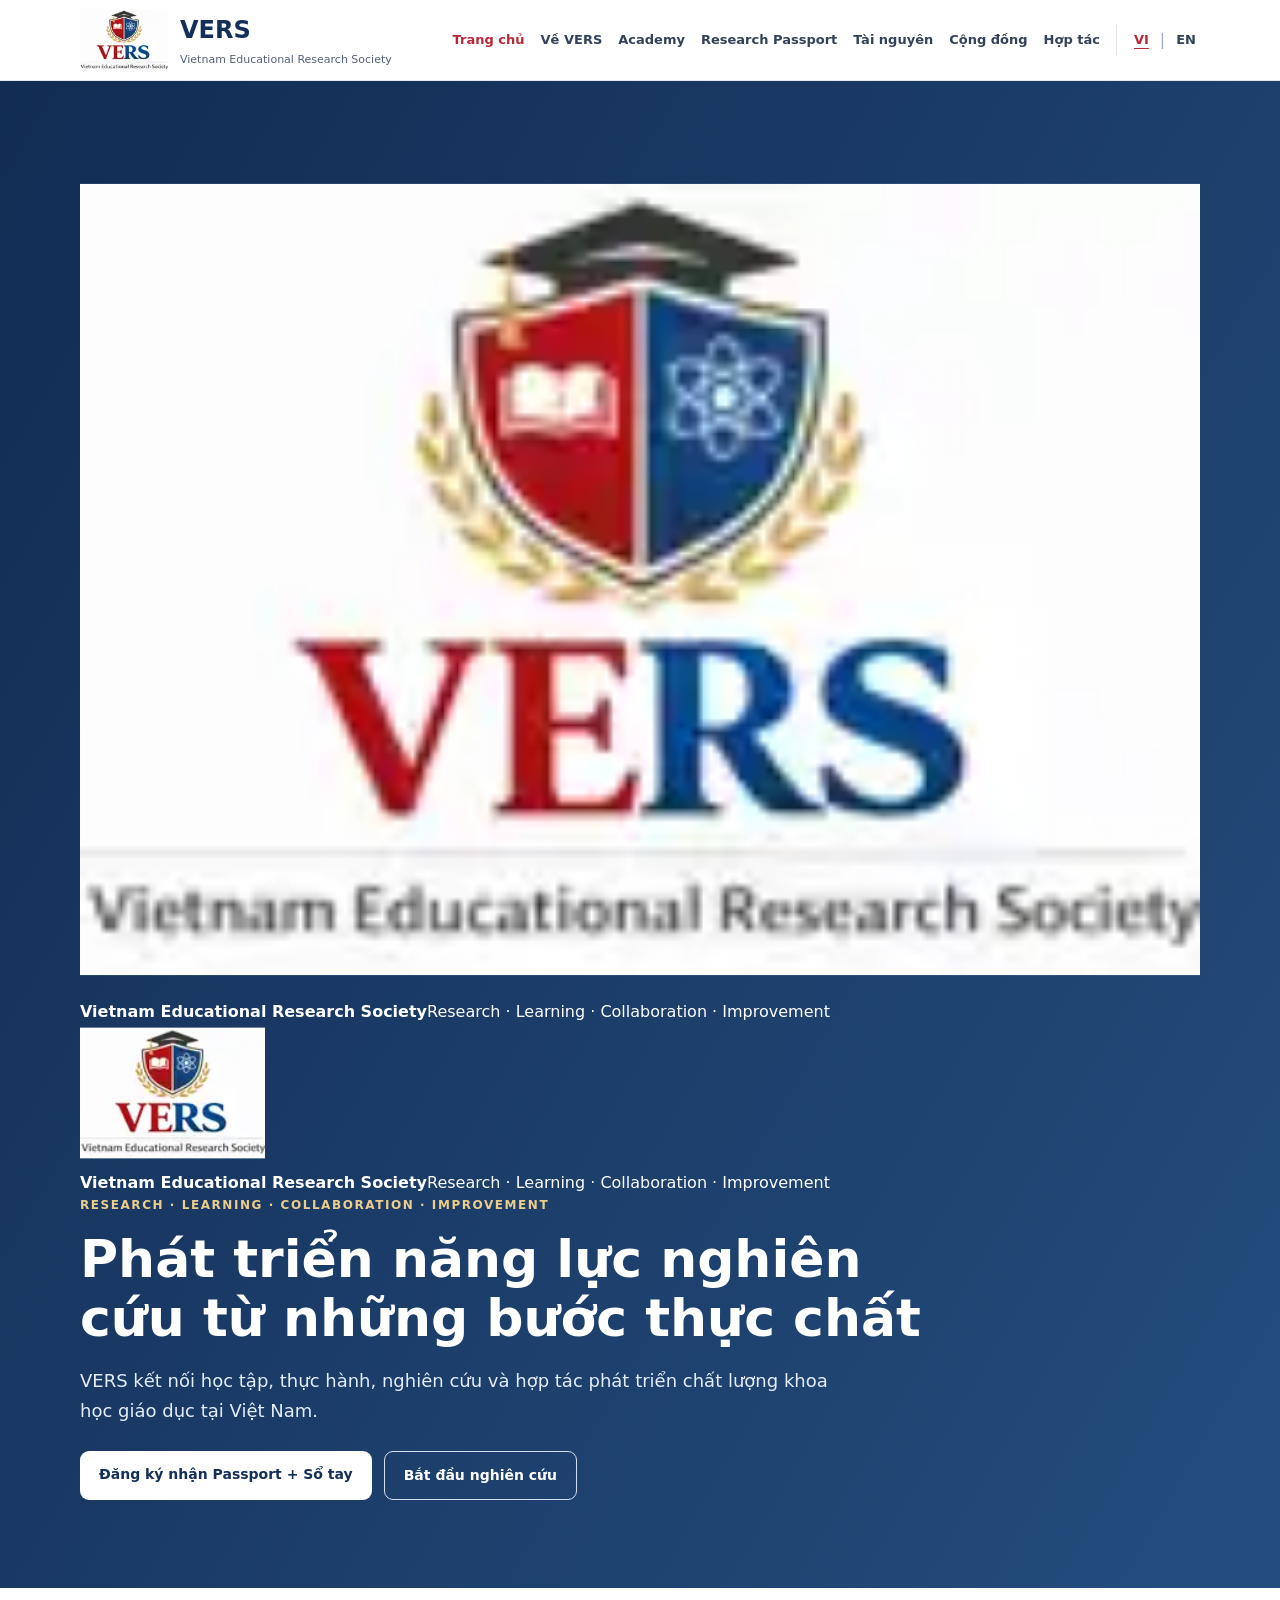
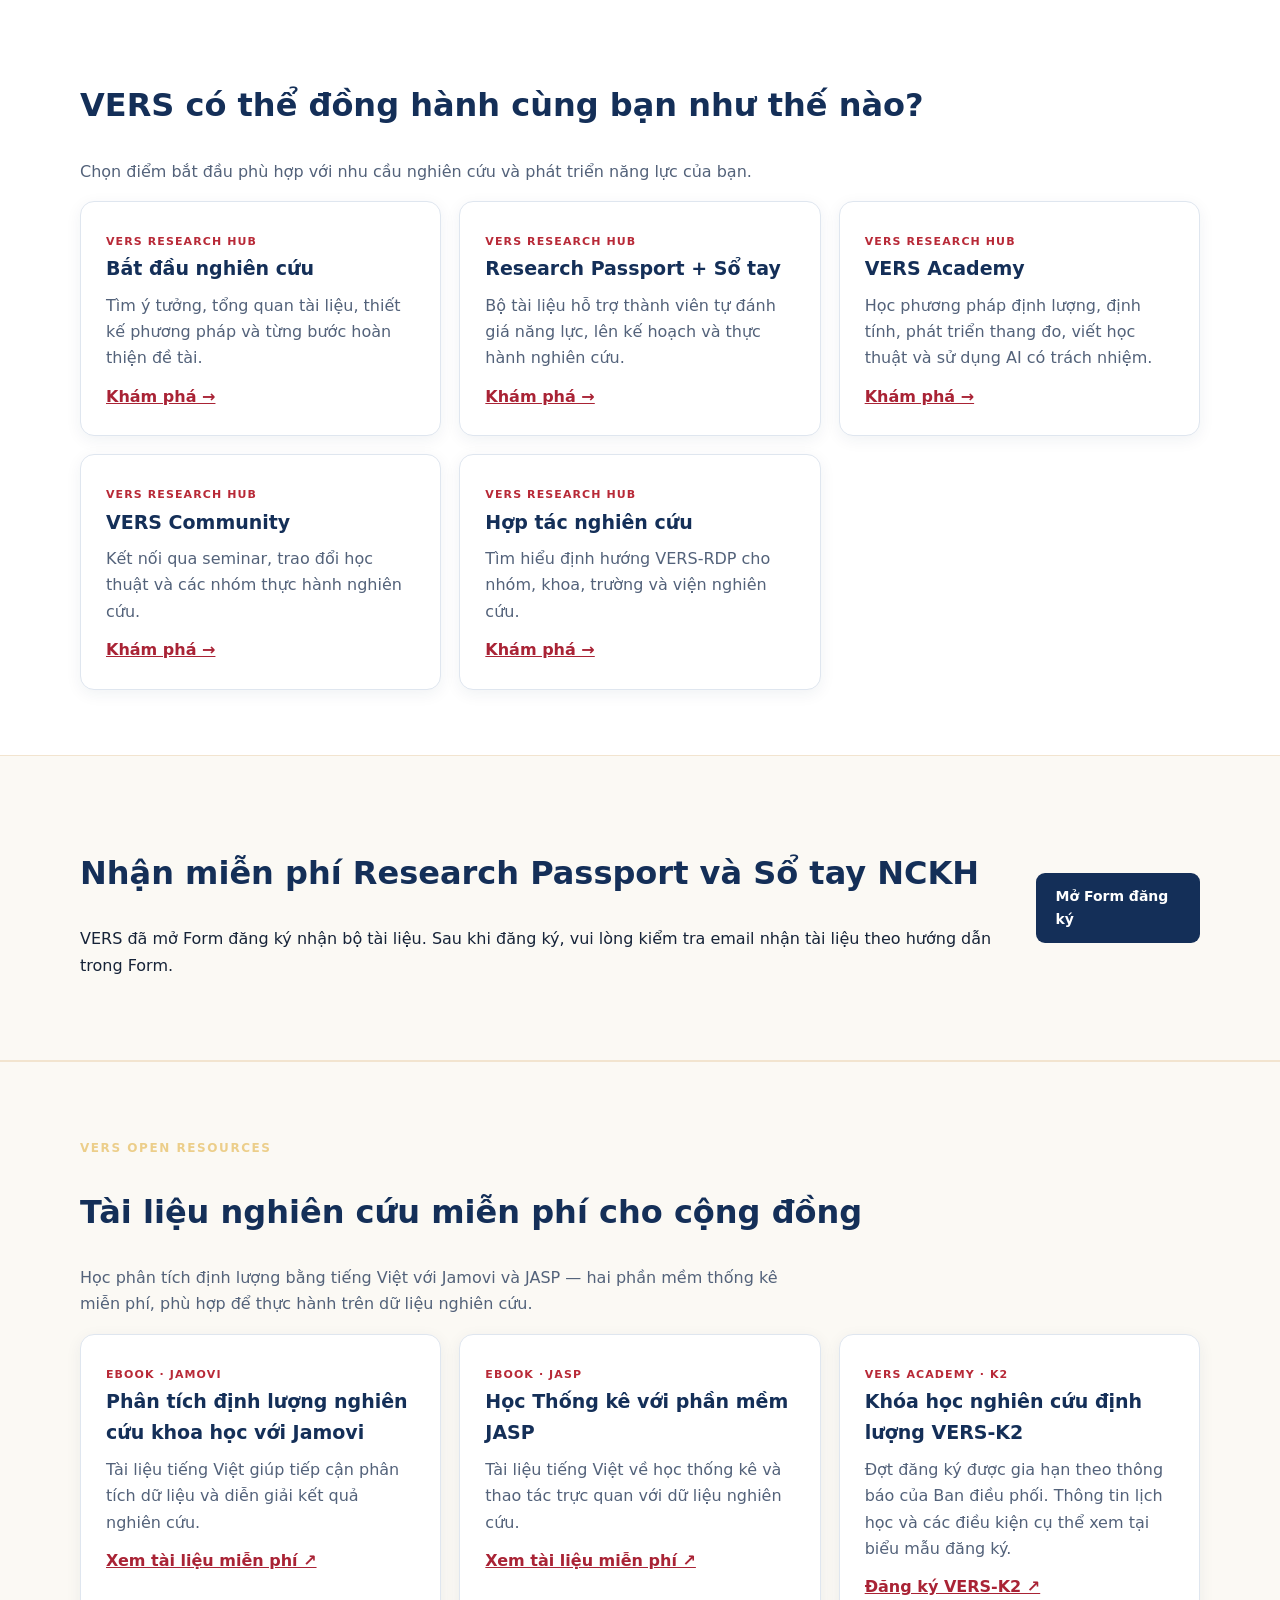
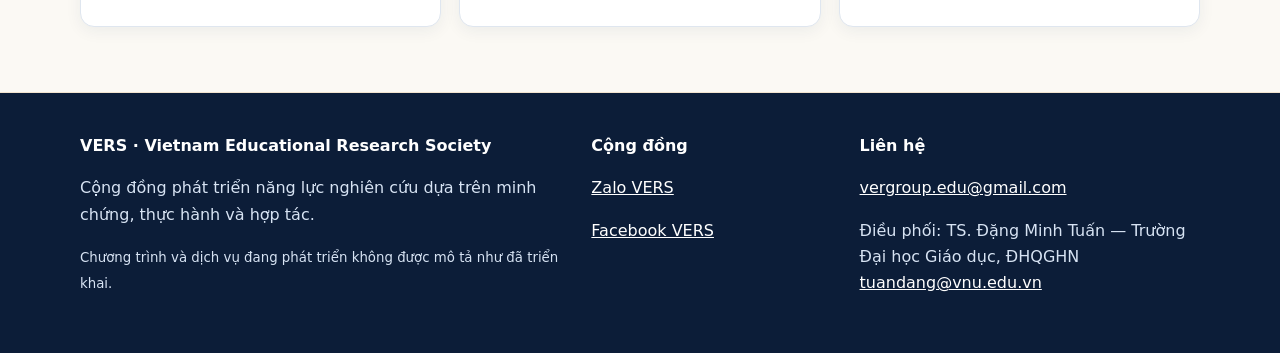
==== index.html @ 40bc86b2 "VERS v1.3 replace placeholder with official logo" ====
<!doctype html><html lang="vi"><head><meta charset="utf-8"><meta name="viewport" content="width=device-width,initial-scale=1"><meta name="description" content="VERS kết nối học tập, thực hành, nghiên cứu và hợp tác phát triển chất lượng khoa học giáo dục tại Việt Nam."><meta name="theme-color" content="#142f58"><link rel="alternate" hreflang="vi" href="https://diavn.github.io/VERS/"><link rel="alternate" hreflang="en" href="https://diavn.github.io/VERS/en/"><title>Phát triển năng lực nghiên cứu từ những bước thực chất | VERS</title><link rel="stylesheet" href="./assets/style.css"><script defer src="./assets/site.js"></script></head><body><a class="skip" href="#content">Chuyển đến nội dung</a><header class="header"><div class="container nav-inner"><a class="brand" href="./"><img class="vers-official-logo" src="./assets/vers-official-logo.svg" alt="Official VERS logo" width="88" height="65"><span><strong>VERS</strong><small>Vietnam Educational Research Society</small></span></a><button type="button" class="menu-toggle" aria-expanded="false" aria-controls="main-menu">☰ Menu</button><nav class="navlinks" id="main-menu" aria-label="Điều hướng chính"><a href="./" class="active" aria-current="page">Trang chủ</a><a href="./about/">Về VERS</a><a href="./academy/">Academy</a><a href="./passport/">Research Passport</a><a href="./research/">Tài nguyên</a><a href="./community/">Cộng đồng</a><a href="./partnerships/">Hợp tác</a><span class="language-switch" aria-label="Ngôn ngữ"><a lang="vi" aria-current="page" href="./">VI</a><span aria-hidden="true">|</span><a lang="en" href="./en/">EN</a></span></nav></div></header><main id="content"><section class="hero"><div class="container"><div class="hero-identity"><img src="./assets/vers-official-logo.svg" alt="VERS logo"><div><strong>Vietnam Educational Research Society</strong><span>Research · Learning · Collaboration · Improvement</span></div></div><div class="hero-identity"><img src="./assets/vers-official-logo.svg" alt="VERS emblem" width="185" height="136"><div><strong>Vietnam Educational Research Society</strong><span>Research · Learning · Collaboration · Improvement</span></div></div><div class="eyebrow">Research · Learning · Collaboration · Improvement</div><h1>Phát triển năng lực nghiên cứu từ những bước thực chất</h1><p>VERS kết nối học tập, thực hành, nghiên cứu và hợp tác phát triển chất lượng khoa học giáo dục tại Việt Nam.</p><div class="actions"><a class="btn primary" target="_blank" rel="noopener noreferrer" href="https://docs.google.com/forms/d/e/1FAIpQLSfGkxt0zRYScZDj7V8JGekdxfKYqZOkQjzbwXibJrAHCk0ylQ/viewform">Đăng ký nhận Passport + Sổ tay</a><a class="btn light" href="./research/">Bắt đầu nghiên cứu</a></div></div></section><section class="section"><div class="container"><h2>VERS có thể đồng hành cùng bạn như thế nào?</h2><p class="section-lead">Chọn điểm bắt đầu phù hợp với nhu cầu nghiên cứu và phát triển năng lực của bạn.</p><div class="grid"><article class="card"><span class="kicker">VERS Research Hub</span><h3>Bắt đầu nghiên cứu</h3><p>Tìm ý tưởng, tổng quan tài liệu, thiết kế phương pháp và từng bước hoàn thiện đề tài.</p><a class="more" href="./research/">Khám phá →</a></article><article class="card"><span class="kicker">VERS Research Hub</span><h3>Research Passport + Sổ tay</h3><p>Bộ tài liệu hỗ trợ thành viên tự đánh giá năng lực, lên kế hoạch và thực hành nghiên cứu.</p><a class="more" href="./passport/">Khám phá →</a></article><article class="card"><span class="kicker">VERS Research Hub</span><h3>VERS Academy</h3><p>Học phương pháp định lượng, định tính, phát triển thang đo, viết học thuật và sử dụng AI có trách nhiệm.</p><a class="more" href="./academy/">Khám phá →</a></article><article class="card"><span class="kicker">VERS Research Hub</span><h3>VERS Community</h3><p>Kết nối qua seminar, trao đổi học thuật và các nhóm thực hành nghiên cứu.</p><a class="more" href="./community/">Khám phá →</a></article><article class="card"><span class="kicker">VERS Research Hub</span><h3>Hợp tác nghiên cứu</h3><p>Tìm hiểu định hướng VERS-RDP cho nhóm, khoa, trường và viện nghiên cứu.</p><a class="more" href="./partnerships/">Khám phá →</a></article></div></div></section><section class="section band"><div class="container callout"><div><h2>Nhận miễn phí Research Passport và Sổ tay NCKH</h2><p>VERS đã mở Form đăng ký nhận bộ tài liệu. Sau khi đăng ký, vui lòng kiểm tra email nhận tài liệu theo hướng dẫn trong Form.</p></div><a class="btn" href="https://docs.google.com/forms/d/e/1FAIpQLSfGkxt0zRYScZDj7V8JGekdxfKYqZOkQjzbwXibJrAHCk0ylQ/viewform" target="_blank" rel="noopener noreferrer">Mở Form đăng ký</a></div></section><section class="section band learning-feature"><div class="container"><p class="eyebrow">VERS OPEN RESOURCES</p><h2>Tài liệu nghiên cứu miễn phí cho cộng đồng</h2><p class="section-lead">Học phân tích định lượng bằng tiếng Việt với Jamovi và JASP — hai phần mềm thống kê miễn phí, phù hợp để thực hành trên dữ liệu nghiên cứu.</p><div class="grid"><article class="card resource-card"><span class="kicker">EBOOK · JAMOVI</span><h3>Phân tích định lượng nghiên cứu khoa học với Jamovi</h3><p>Tài liệu tiếng Việt giúp tiếp cận phân tích dữ liệu và diễn giải kết quả nghiên cứu.</p><a class="more" href="https://drive.google.com/file/d/1Y1ppi3fEczB8zTpsSOJOZeDpzAwE8hqO/view?usp=sharing" target="_blank" rel="noopener noreferrer">Xem tài liệu miễn phí ↗</a></article><article class="card resource-card"><span class="kicker">EBOOK · JASP</span><h3>Học Thống kê với phần mềm JASP</h3><p>Tài liệu tiếng Việt về học thống kê và thao tác trực quan với dữ liệu nghiên cứu.</p><a class="more" href="https://drive.google.com/file/d/1F89ra7NRNycYZCy2L96slNIA9dTaLKgm/view?usp=sharing" target="_blank" rel="noopener noreferrer">Xem tài liệu miễn phí ↗</a></article><article class="card course-card"><span class="kicker">VERS ACADEMY · K2</span><h3>Khóa học nghiên cứu định lượng VERS-K2</h3><p>Đợt đăng ký được gia hạn theo thông báo của Ban điều phối. Thông tin lịch học và các điều kiện cụ thể xem tại biểu mẫu đăng ký.</p><a class="more" href="https://forms.gle/J9TKKdzzce52gjyt8" target="_blank" rel="noopener noreferrer">Đăng ký VERS-K2 ↗</a></article></div></div></section></main><footer class="footer"><div class="container footer-grid"><div><strong>VERS · Vietnam Educational Research Society</strong><p>Cộng đồng phát triển năng lực nghiên cứu dựa trên minh chứng, thực hành và hợp tác.</p><small>Chương trình và dịch vụ đang phát triển không được mô tả như đã triển khai.</small></div><div><strong>Cộng đồng</strong><p><a href="https://zalo.me/g/brmxba311">Zalo VERS</a></p><p><a href="https://www.facebook.com/groups/verg.edu">Facebook VERS</a></p></div><div><strong>Liên hệ</strong><p><a href="mailto:vergroup.edu@gmail.com">vergroup.edu@gmail.com</a></p><p>Điều phối: TS. Đặng Minh Tuấn — Trường Đại học Giáo dục, ĐHQGHN<br><a href="mailto:tuandang@vnu.edu.vn">tuandang@vnu.edu.vn</a></p></div></div></footer></body></html>
---- assets/style.css ----
:root{--navy:#142f58;--blue:#254e82;--red:#b82937;--cream:#fbf9f4;--ink:#162338;--muted:#53627a}*{box-sizing:border-box}html{scroll-behavior:smooth}body{margin:0;background:#fff;color:var(--ink);font-family:system-ui,-apple-system,Segoe UI,Arial,sans-serif;line-height:1.65}.container{width:min(1120px,calc(100% - 36px));margin:auto}a{color:inherit}.skip{position:absolute;top:-80px;background:#fff;padding:10px}.skip:focus{top:0}.header{background:#fff;border-bottom:1px solid #e4e9f0;position:sticky;top:0;z-index:10}.nav-inner{display:flex;align-items:center;gap:22px;justify-content:space-between;min-height:80px}.brand{text-decoration:none;display:flex;align-items:center;gap:12px}.mark{width:52px;height:52px;display:grid;place-items:center;border:3px solid var(--red);background:var(--navy);color:#fff;font-weight:900;border-radius:12px}.brand strong{display:block;font-size:24px;color:var(--navy)}.brand small{display:block;color:var(--muted);font-size:11px}.navlinks{display:flex;gap:16px;align-items:center;flex-wrap:wrap}.navlinks a{text-decoration:none;font-size:13px;font-weight:650;color:#33425a;padding:9px 0}.navlinks a.active,.navlinks a:hover{color:var(--red)}.menu-toggle{display:none;border:1px solid #ccd8e6;border-radius:7px;background:#fff;padding:9px 14px}.hero{background:linear-gradient(120deg,#122c53,#244d7e);color:#fff;padding:88px 0}.eyebrow{color:#ecce8a;text-transform:uppercase;letter-spacing:.13em;font-size:12px;font-weight:700}.hero h1{max-width:850px;font-size:clamp(32px,5vw,52px);line-height:1.14;margin:14px 0}.hero p{max-width:760px;color:#e4ecf7;font-size:18px}.actions{display:flex;gap:12px;flex-wrap:wrap;margin-top:25px}.btn{display:inline-flex;padding:12px 19px;border-radius:9px;text-decoration:none;font-weight:750;font-size:14px}.btn.primary{background:#fff;color:var(--navy)}.btn.light{border:1px solid #d3dfef;color:#fff}.section{padding:65px 0}.section h2{font-size:clamp(25px,3vw,32px);color:var(--navy)}.section-lead{color:var(--muted);max-width:720px}.grid{display:grid;grid-template-columns:repeat(3,1fr);gap:18px}.card{border:1px solid #dfe6ef;box-shadow:0 4px 16px #142c5110;padding:25px;border-radius:14px;background:#fff}.card h3{margin:0 0 8px;color:var(--navy);font-size:19px}.card p{margin:0 0 12px;color:var(--muted)}.more{color:#a92335;font-weight:750}.band{background:var(--cream);border-top:1px solid #f2e4cf;border-bottom:1px solid #f2e4cf}.callout{display:flex;gap:26px;justify-content:space-between;align-items:center}.callout .btn{background:var(--navy);color:#fff}.footer{background:#0c1d38;color:#fff;padding:40px 0}.footer-grid{display:grid;grid-template-columns:2fr 1fr 1.4fr;gap:25px}.footer p,.footer small{color:#d7e3f3}.footer a{color:#fff}.kicker{font-size:11px;color:var(--red);text-transform:uppercase;letter-spacing:.1em;font-weight:700}@media(max-width:920px){.grid{grid-template-columns:repeat(2,1fr)}.nav-inner{flex-wrap:wrap}.menu-toggle{display:block}.navlinks{display:none;width:100%;padding:0 0 20px}.navlinks.open{display:flex;flex-direction:column;align-items:flex-start}.footer-grid{grid-template-columns:1fr 1fr}}@media(max-width:580px){.grid{grid-template-columns:1fr}.footer-grid{grid-template-columns:1fr}.callout{display:block}.hero{padding:60px 0}.brand small{font-size:10px}}
/* Bilingual VI | EN language navigation */
.language-switch{display:inline-flex;align-items:center;gap:7px;border-left:1px solid #dbe2ed;padding-left:13px;white-space:nowrap}.navlinks .language-switch a{font-size:13px;font-weight:800;padding:4px}.navlinks .language-switch a[aria-current="page"]{color:#b82937;text-decoration:underline;text-underline-offset:4px}.language-switch>span{color:#9dabc1}@media(max-width:920px){.language-switch{border-left:0;border-top:1px solid #dbe2ed;width:100%;padding:12px 0 0}}
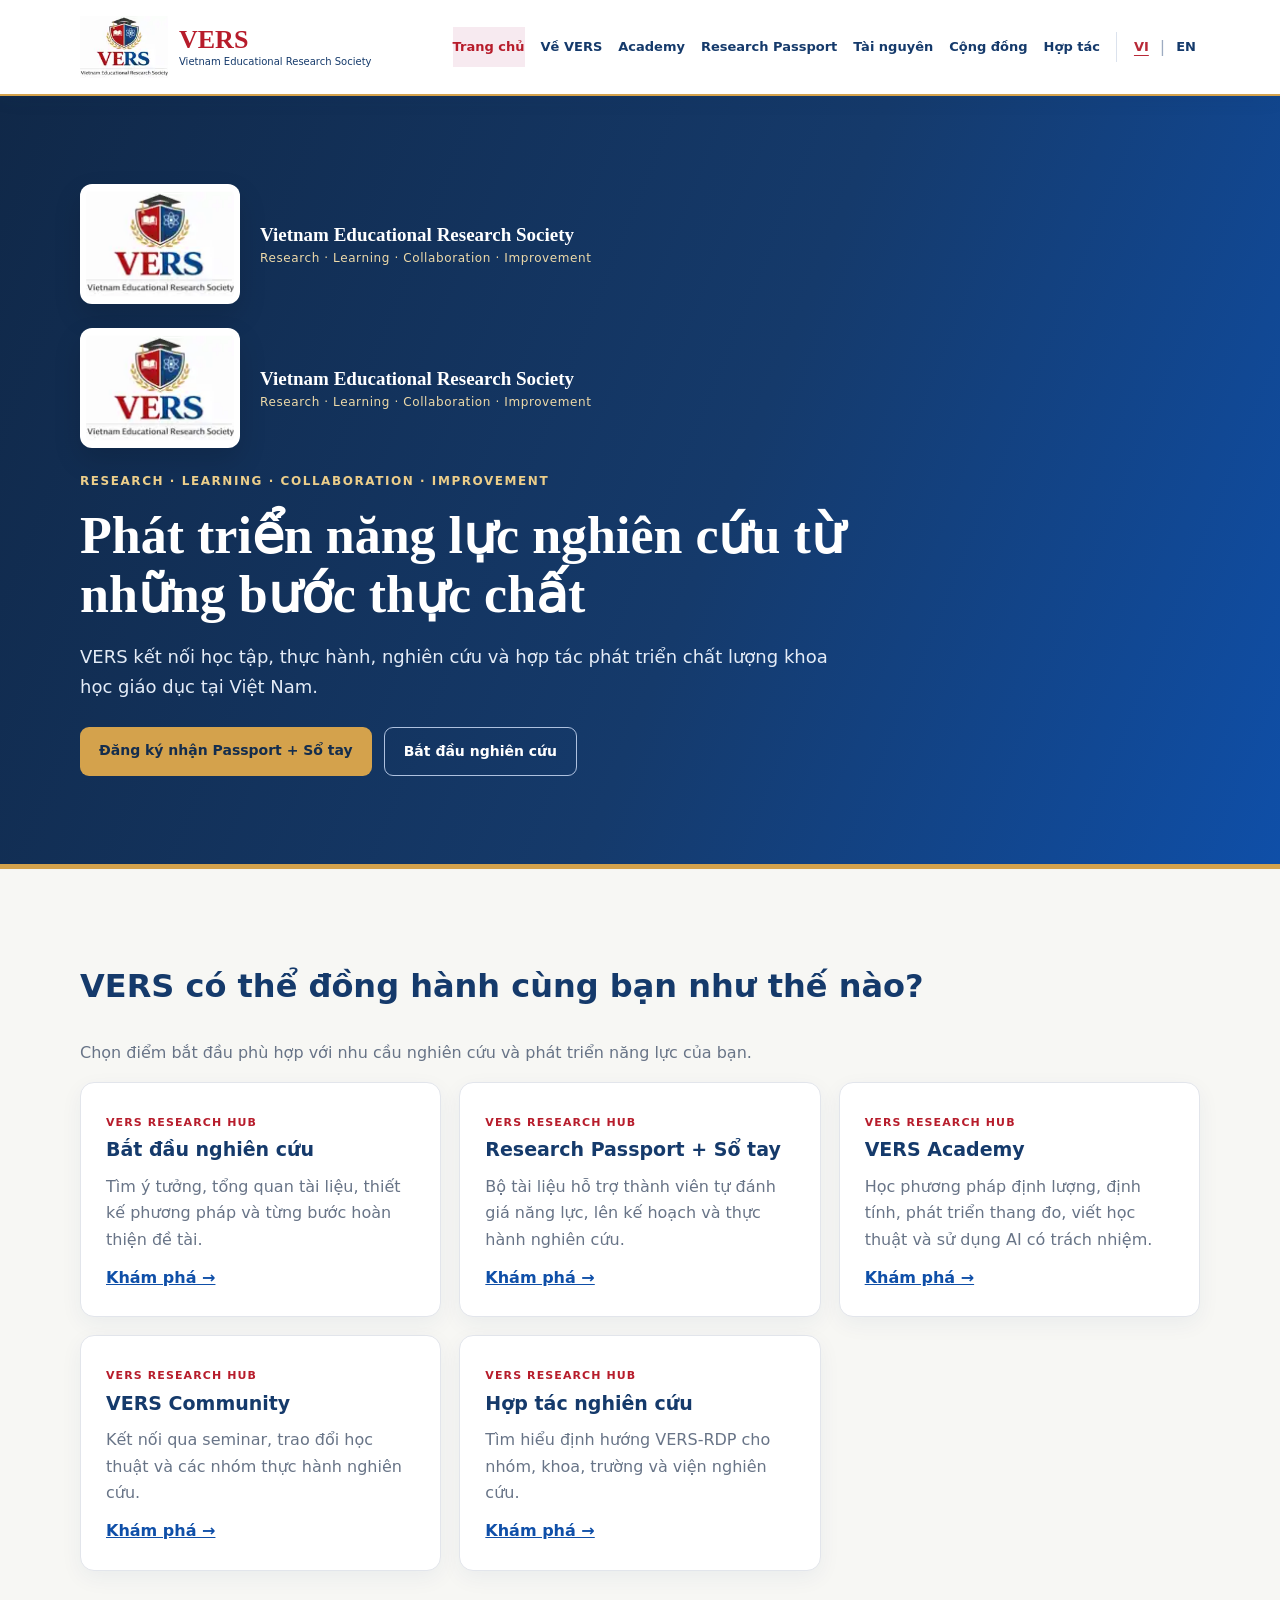
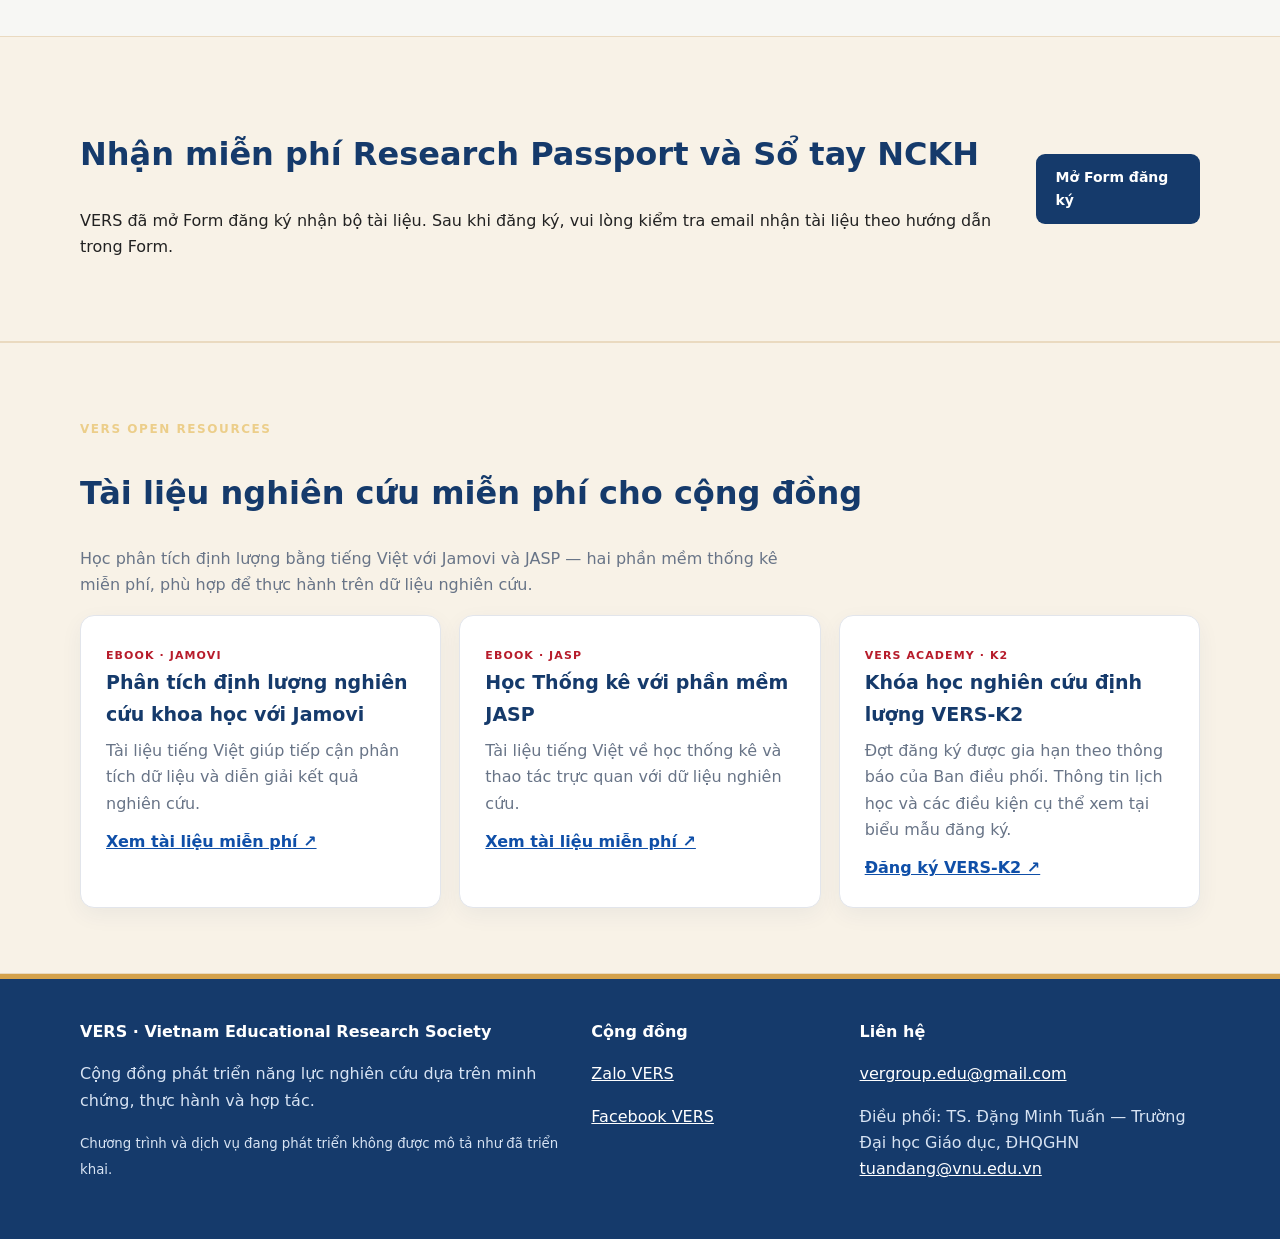
==== commit 00349dab: "Correct Vietnamese Jamovi handbook link" ====
--- a/index.html
+++ b/index.html
@@ -1 +1 @@
-<!doctype html><html lang="vi"><head><meta charset="utf-8"><meta name="viewport" content="width=device-width,initial-scale=1"><meta name="description" content="VERS kết nối học tập, thực hành, nghiên cứu và hợp tác phát triển chất lượng khoa học giáo dục tại Việt Nam."><meta name="theme-color" content="#142f58"><link rel="alternate" hreflang="vi" href="https://diavn.github.io/VERS/"><link rel="alternate" hreflang="en" href="https://diavn.github.io/VERS/en/"><title>Phát triển năng lực nghiên cứu từ những bước thực chất | VERS</title><link rel="stylesheet" href="./assets/style.css"><script defer src="./assets/site.js"></script></head><body><a class="skip" href="#content">Chuyển đến nội dung</a><header class="header"><div class="container nav-inner"><a class="brand" href="./"><img class="vers-official-logo" src="./assets/vers-official-logo.svg" alt="Official VERS logo" width="88" height="65"><span><strong>VERS</strong><small>Vietnam Educational Research Society</small></span></a><button type="button" class="menu-toggle" aria-expanded="false" aria-controls="main-menu">☰ Menu</button><nav class="navlinks" id="main-menu" aria-label="Điều hướng chính"><a href="./" class="active" aria-current="page">Trang chủ</a><a href="./about/">Về VERS</a><a href="./academy/">Academy</a><a href="./passport/">Research Passport</a><a href="./research/">Tài nguyên</a><a href="./community/">Cộng đồng</a><a href="./partnerships/">Hợp tác</a><span class="language-switch" aria-label="Ngôn ngữ"><a lang="vi" aria-current="page" href="./">VI</a><span aria-hidden="true">|</span><a lang="en" href="./en/">EN</a></span></nav></div></header><main id="content"><section class="hero"><div class="container"><div class="hero-identity"><img src="./assets/vers-official-logo.svg" alt="VERS logo"><div><strong>Vietnam Educational Research Society</strong><span>Research · Learning · Collaboration · Improvement</span></div></div><div class="hero-identity"><img src="./assets/vers-official-logo.svg" alt="VERS emblem" width="185" height="136"><div><strong>Vietnam Educational Research Society</strong><span>Research · Learning · Collaboration · Improvement</span></div></div><div class="eyebrow">Research · Learning · Collaboration · Improvement</div><h1>Phát triển năng lực nghiên cứu từ những bước thực chất</h1><p>VERS kết nối học tập, thực hành, nghiên cứu và hợp tác phát triển chất lượng khoa học giáo dục tại Việt Nam.</p><div class="actions"><a class="btn primary" target="_blank" rel="noopener noreferrer" href="https://docs.google.com/forms/d/e/1FAIpQLSfGkxt0zRYScZDj7V8JGekdxfKYqZOkQjzbwXibJrAHCk0ylQ/viewform">Đăng ký nhận Passport + Sổ tay</a><a class="btn light" href="./research/">Bắt đầu nghiên cứu</a></div></div></section><section class="section"><div class="container"><h2>VERS có thể đồng hành cùng bạn như thế nào?</h2><p class="section-lead">Chọn điểm bắt đầu phù hợp với nhu cầu nghiên cứu và phát triển năng lực của bạn.</p><div class="grid"><article class="card"><span class="kicker">VERS Research Hub</span><h3>Bắt đầu nghiên cứu</h3><p>Tìm ý tưởng, tổng quan tài liệu, thiết kế phương pháp và từng bước hoàn thiện đề tài.</p><a class="more" href="./research/">Khám phá →</a></article><article class="card"><span class="kicker">VERS Research Hub</span><h3>Research Passport + Sổ tay</h3><p>Bộ tài liệu hỗ trợ thành viên tự đánh giá năng lực, lên kế hoạch và thực hành nghiên cứu.</p><a class="more" href="./passport/">Khám phá →</a></article><article class="card"><span class="kicker">VERS Research Hub</span><h3>VERS Academy</h3><p>Học phương pháp định lượng, định tính, phát triển thang đo, viết học thuật và sử dụng AI có trách nhiệm.</p><a class="more" href="./academy/">Khám phá →</a></article><article class="card"><span class="kicker">VERS Research Hub</span><h3>VERS Community</h3><p>Kết nối qua seminar, trao đổi học thuật và các nhóm thực hành nghiên cứu.</p><a class="more" href="./community/">Khám phá →</a></article><article class="card"><span class="kicker">VERS Research Hub</span><h3>Hợp tác nghiên cứu</h3><p>Tìm hiểu định hướng VERS-RDP cho nhóm, khoa, trường và viện nghiên cứu.</p><a class="more" href="./partnerships/">Khám phá →</a></article></div></div></section><section class="section band"><div class="container callout"><div><h2>Nhận miễn phí Research Passport và Sổ tay NCKH</h2><p>VERS đã mở Form đăng ký nhận bộ tài liệu. Sau khi đăng ký, vui lòng kiểm tra email nhận tài liệu theo hướng dẫn trong Form.</p></div><a class="btn" href="https://docs.google.com/forms/d/e/1FAIpQLSfGkxt0zRYScZDj7V8JGekdxfKYqZOkQjzbwXibJrAHCk0ylQ/viewform" target="_blank" rel="noopener noreferrer">Mở Form đăng ký</a></div></section><section class="section band learning-feature"><div class="container"><p class="eyebrow">VERS OPEN RESOURCES</p><h2>Tài liệu nghiên cứu miễn phí cho cộng đồng</h2><p class="section-lead">Học phân tích định lượng bằng tiếng Việt với Jamovi và JASP — hai phần mềm thống kê miễn phí, phù hợp để thực hành trên dữ liệu nghiên cứu.</p><div class="grid"><article class="card resource-card"><span class="kicker">EBOOK · JAMOVI</span><h3>Phân tích định lượng nghiên cứu khoa học với Jamovi</h3><p>Tài liệu tiếng Việt giúp tiếp cận phân tích dữ liệu và diễn giải kết quả nghiên cứu.</p><a class="more" href="https://drive.google.com/file/d/1Y1ppi3fEczB8zTpsSOJOZeDpzAwE8hqO/view?usp=sharing" target="_blank" rel="noopener noreferrer">Xem tài liệu miễn phí ↗</a></article><article class="card resource-card"><span class="kicker">EBOOK · JASP</span><h3>Học Thống kê với phần mềm JASP</h3><p>Tài liệu tiếng Việt về học thống kê và thao tác trực quan với dữ liệu nghiên cứu.</p><a class="more" href="https://drive.google.com/file/d/1F89ra7NRNycYZCy2L96slNIA9dTaLKgm/view?usp=sharing" target="_blank" rel="noopener noreferrer">Xem tài liệu miễn phí ↗</a></article><article class="card course-card"><span class="kicker">VERS ACADEMY · K2</span><h3>Khóa học nghiên cứu định lượng VERS-K2</h3><p>Đợt đăng ký được gia hạn theo thông báo của Ban điều phối. Thông tin lịch học và các điều kiện cụ thể xem tại biểu mẫu đăng ký.</p><a class="more" href="https://forms.gle/J9TKKdzzce52gjyt8" target="_blank" rel="noopener noreferrer">Đăng ký VERS-K2 ↗</a></article></div></div></section></main><footer class="footer"><div class="container footer-grid"><div><strong>VERS · Vietnam Educational Research Society</strong><p>Cộng đồng phát triển năng lực nghiên cứu dựa trên minh chứng, thực hành và hợp tác.</p><small>Chương trình và dịch vụ đang phát triển không được mô tả như đã triển khai.</small></div><div><strong>Cộng đồng</strong><p><a href="https://zalo.me/g/brmxba311">Zalo VERS</a></p><p><a href="https://www.facebook.com/groups/verg.edu">Facebook VERS</a></p></div><div><strong>Liên hệ</strong><p><a href="mailto:vergroup.edu@gmail.com">vergroup.edu@gmail.com</a></p><p>Điều phối: TS. Đặng Minh Tuấn — Trường Đại học Giáo dục, ĐHQGHN<br><a href="mailto:tuandang@vnu.edu.vn">tuandang@vnu.edu.vn</a></p></div></div></footer></body></html>+<!doctype html><html lang="vi"><head><meta charset="utf-8"><meta name="viewport" content="width=device-width,initial-scale=1"><meta name="description" content="VERS kết nối học tập, thực hành, nghiên cứu và hợp tác phát triển chất lượng khoa học giáo dục tại Việt Nam."><meta name="theme-color" content="#142f58"><link rel="alternate" hreflang="vi" href="https://diavn.github.io/VERS/"><link rel="alternate" hreflang="en" href="https://diavn.github.io/VERS/en/"><title>Phát triển năng lực nghiên cứu từ những bước thực chất | VERS</title><link rel="stylesheet" href="./assets/style.css"><script defer src="./assets/site.js"></script></head><body><a class="skip" href="#content">Chuyển đến nội dung</a><header class="header"><div class="container nav-inner"><a class="brand" href="./"><img class="vers-official-logo" src="./assets/vers-official-logo.svg" alt="Official VERS logo" width="88" height="65"><span><strong>VERS</strong><small>Vietnam Educational Research Society</small></span></a><button type="button" class="menu-toggle" aria-expanded="false" aria-controls="main-menu">☰ Menu</button><nav class="navlinks" id="main-menu" aria-label="Điều hướng chính"><a href="./" class="active" aria-current="page">Trang chủ</a><a href="./about/">Về VERS</a><a href="./academy/">Academy</a><a href="./passport/">Research Passport</a><a href="./research/">Tài nguyên</a><a href="./community/">Cộng đồng</a><a href="./partnerships/">Hợp tác</a><span class="language-switch" aria-label="Ngôn ngữ"><a lang="vi" aria-current="page" href="./">VI</a><span aria-hidden="true">|</span><a lang="en" href="./en/">EN</a></span></nav></div></header><main id="content"><section class="hero"><div class="container"><div class="hero-identity"><img src="./assets/vers-official-logo.svg" alt="VERS logo"><div><strong>Vietnam Educational Research Society</strong><span>Research · Learning · Collaboration · Improvement</span></div></div><div class="hero-identity"><img src="./assets/vers-official-logo.svg" alt="VERS emblem" width="185" height="136"><div><strong>Vietnam Educational Research Society</strong><span>Research · Learning · Collaboration · Improvement</span></div></div><div class="eyebrow">Research · Learning · Collaboration · Improvement</div><h1>Phát triển năng lực nghiên cứu từ những bước thực chất</h1><p>VERS kết nối học tập, thực hành, nghiên cứu và hợp tác phát triển chất lượng khoa học giáo dục tại Việt Nam.</p><div class="actions"><a class="btn primary" target="_blank" rel="noopener noreferrer" href="https://docs.google.com/forms/d/e/1FAIpQLSfGkxt0zRYScZDj7V8JGekdxfKYqZOkQjzbwXibJrAHCk0ylQ/viewform">Đăng ký nhận Passport + Sổ tay</a><a class="btn light" href="./research/">Bắt đầu nghiên cứu</a></div></div></section><section class="section"><div class="container"><h2>VERS có thể đồng hành cùng bạn như thế nào?</h2><p class="section-lead">Chọn điểm bắt đầu phù hợp với nhu cầu nghiên cứu và phát triển năng lực của bạn.</p><div class="grid"><article class="card"><span class="kicker">VERS Research Hub</span><h3>Bắt đầu nghiên cứu</h3><p>Tìm ý tưởng, tổng quan tài liệu, thiết kế phương pháp và từng bước hoàn thiện đề tài.</p><a class="more" href="./research/">Khám phá →</a></article><article class="card"><span class="kicker">VERS Research Hub</span><h3>Research Passport + Sổ tay</h3><p>Bộ tài liệu hỗ trợ thành viên tự đánh giá năng lực, lên kế hoạch và thực hành nghiên cứu.</p><a class="more" href="./passport/">Khám phá →</a></article><article class="card"><span class="kicker">VERS Research Hub</span><h3>VERS Academy</h3><p>Học phương pháp định lượng, định tính, phát triển thang đo, viết học thuật và sử dụng AI có trách nhiệm.</p><a class="more" href="./academy/">Khám phá →</a></article><article class="card"><span class="kicker">VERS Research Hub</span><h3>VERS Community</h3><p>Kết nối qua seminar, trao đổi học thuật và các nhóm thực hành nghiên cứu.</p><a class="more" href="./community/">Khám phá →</a></article><article class="card"><span class="kicker">VERS Research Hub</span><h3>Hợp tác nghiên cứu</h3><p>Tìm hiểu định hướng VERS-RDP cho nhóm, khoa, trường và viện nghiên cứu.</p><a class="more" href="./partnerships/">Khám phá →</a></article></div></div></section><section class="section band"><div class="container callout"><div><h2>Nhận miễn phí Research Passport và Sổ tay NCKH</h2><p>VERS đã mở Form đăng ký nhận bộ tài liệu. Sau khi đăng ký, vui lòng kiểm tra email nhận tài liệu theo hướng dẫn trong Form.</p></div><a class="btn" href="https://docs.google.com/forms/d/e/1FAIpQLSfGkxt0zRYScZDj7V8JGekdxfKYqZOkQjzbwXibJrAHCk0ylQ/viewform" target="_blank" rel="noopener noreferrer">Mở Form đăng ký</a></div></section><section class="section band learning-feature"><div class="container"><p class="eyebrow">VERS OPEN RESOURCES</p><h2>Tài liệu nghiên cứu miễn phí cho cộng đồng</h2><p class="section-lead">Học phân tích định lượng bằng tiếng Việt với Jamovi và JASP — hai phần mềm thống kê miễn phí, phù hợp để thực hành trên dữ liệu nghiên cứu.</p><div class="grid"><article class="card resource-card"><span class="kicker">EBOOK · JAMOVI</span><h3>Phân tích định lượng nghiên cứu khoa học với Jamovi</h3><p>Tài liệu tiếng Việt giúp tiếp cận phân tích dữ liệu và diễn giải kết quả nghiên cứu.</p><a class="more" href="https://drive.google.com/file/d/1PDBoz-qCu8LpBYIbpfE1-n1H8hmjoBAO/view?usp=sharing" target="_blank" rel="noopener noreferrer">Xem tài liệu miễn phí ↗</a></article><article class="card resource-card"><span class="kicker">EBOOK · JASP</span><h3>Học Thống kê với phần mềm JASP</h3><p>Tài liệu tiếng Việt về học thống kê và thao tác trực quan với dữ liệu nghiên cứu.</p><a class="more" href="https://drive.google.com/file/d/1F89ra7NRNycYZCy2L96slNIA9dTaLKgm/view?usp=sharing" target="_blank" rel="noopener noreferrer">Xem tài liệu miễn phí ↗</a></article><article class="card course-card"><span class="kicker">VERS ACADEMY · K2</span><h3>Khóa học nghiên cứu định lượng VERS-K2</h3><p>Đợt đăng ký được gia hạn theo thông báo của Ban điều phối. Thông tin lịch học và các điều kiện cụ thể xem tại biểu mẫu đăng ký.</p><a class="more" href="https://forms.gle/J9TKKdzzce52gjyt8" target="_blank" rel="noopener noreferrer">Đăng ký VERS-K2 ↗</a></article></div></div></section></main><footer class="footer"><div class="container footer-grid"><div><strong>VERS · Vietnam Educational Research Society</strong><p>Cộng đồng phát triển năng lực nghiên cứu dựa trên minh chứng, thực hành và hợp tác.</p><small>Chương trình và dịch vụ đang phát triển không được mô tả như đã triển khai.</small></div><div><strong>Cộng đồng</strong><p><a href="https://zalo.me/g/brmxba311">Zalo VERS</a></p><p><a href="https://www.facebook.com/groups/verg.edu">Facebook VERS</a></p></div><div><strong>Liên hệ</strong><p><a href="mailto:vergroup.edu@gmail.com">vergroup.edu@gmail.com</a></p><p>Điều phối: TS. Đặng Minh Tuấn — Trường Đại học Giáo dục, ĐHQGHN<br><a href="mailto:tuandang@vnu.edu.vn">tuandang@vnu.edu.vn</a></p></div></div></footer></body></html>
--- a/assets/style.css
+++ b/assets/style.css
@@ -1,3 +1,37 @@
 :root{--navy:#142f58;--blue:#254e82;--red:#b82937;--cream:#fbf9f4;--ink:#162338;--muted:#53627a}*{box-sizing:border-box}html{scroll-behavior:smooth}body{margin:0;background:#fff;color:var(--ink);font-family:system-ui,-apple-system,Segoe UI,Arial,sans-serif;line-height:1.65}.container{width:min(1120px,calc(100% - 36px));margin:auto}a{color:inherit}.skip{position:absolute;top:-80px;background:#fff;padding:10px}.skip:focus{top:0}.header{background:#fff;border-bottom:1px solid #e4e9f0;position:sticky;top:0;z-index:10}.nav-inner{display:flex;align-items:center;gap:22px;justify-content:space-between;min-height:80px}.brand{text-decoration:none;display:flex;align-items:center;gap:12px}.mark{width:52px;height:52px;display:grid;place-items:center;border:3px solid var(--red);background:var(--navy);color:#fff;font-weight:900;border-radius:12px}.brand strong{display:block;font-size:24px;color:var(--navy)}.brand small{display:block;color:var(--muted);font-size:11px}.navlinks{display:flex;gap:16px;align-items:center;flex-wrap:wrap}.navlinks a{text-decoration:none;font-size:13px;font-weight:650;color:#33425a;padding:9px 0}.navlinks a.active,.navlinks a:hover{color:var(--red)}.menu-toggle{display:none;border:1px solid #ccd8e6;border-radius:7px;background:#fff;padding:9px 14px}.hero{background:linear-gradient(120deg,#122c53,#244d7e);color:#fff;padding:88px 0}.eyebrow{color:#ecce8a;text-transform:uppercase;letter-spacing:.13em;font-size:12px;font-weight:700}.hero h1{max-width:850px;font-size:clamp(32px,5vw,52px);line-height:1.14;margin:14px 0}.hero p{max-width:760px;color:#e4ecf7;font-size:18px}.actions{display:flex;gap:12px;flex-wrap:wrap;margin-top:25px}.btn{display:inline-flex;padding:12px 19px;border-radius:9px;text-decoration:none;font-weight:750;font-size:14px}.btn.primary{background:#fff;color:var(--navy)}.btn.light{border:1px solid #d3dfef;color:#fff}.section{padding:65px 0}.section h2{font-size:clamp(25px,3vw,32px);color:var(--navy)}.section-lead{color:var(--muted);max-width:720px}.grid{display:grid;grid-template-columns:repeat(3,1fr);gap:18px}.card{border:1px solid #dfe6ef;box-shadow:0 4px 16px #142c5110;padding:25px;border-radius:14px;background:#fff}.card h3{margin:0 0 8px;color:var(--navy);font-size:19px}.card p{margin:0 0 12px;color:var(--muted)}.more{color:#a92335;font-weight:750}.band{background:var(--cream);border-top:1px solid #f2e4cf;border-bottom:1px solid #f2e4cf}.callout{display:flex;gap:26px;justify-content:space-between;align-items:center}.callout .btn{background:var(--navy);color:#fff}.footer{background:#0c1d38;color:#fff;padding:40px 0}.footer-grid{display:grid;grid-template-columns:2fr 1fr 1.4fr;gap:25px}.footer p,.footer small{color:#d7e3f3}.footer a{color:#fff}.kicker{font-size:11px;color:var(--red);text-transform:uppercase;letter-spacing:.1em;font-weight:700}@media(max-width:920px){.grid{grid-template-columns:repeat(2,1fr)}.nav-inner{flex-wrap:wrap}.menu-toggle{display:block}.navlinks{display:none;width:100%;padding:0 0 20px}.navlinks.open{display:flex;flex-direction:column;align-items:flex-start}.footer-grid{grid-template-columns:1fr 1fr}}@media(max-width:580px){.grid{grid-template-columns:1fr}.footer-grid{grid-template-columns:1fr}.callout{display:block}.hero{padding:60px 0}.brand small{font-size:10px}}
 /* Bilingual VI | EN language navigation */
 .language-switch{display:inline-flex;align-items:center;gap:7px;border-left:1px solid #dbe2ed;padding-left:13px;white-space:nowrap}.navlinks .language-switch a{font-size:13px;font-weight:800;padding:4px}.navlinks .language-switch a[aria-current="page"]{color:#b82937;text-decoration:underline;text-underline-offset:4px}.language-switch>span{color:#9dabc1}@media(max-width:920px){.language-switch{border-left:0;border-top:1px solid #dbe2ed;width:100%;padding:12px 0 0}}
+
+/* VERS v1.3 official brand refresh */
+:root{--navy:#153A6B;--blue:#0F4FA8;--red:#B71C2B;--gold:#D4A24C;--cream:#F7F7F4;--ink:#222222;--muted:#687487}
+body{background:#F7F7F4;color:#222}
+.header{background:#fff;border-bottom:2px solid #d4a24c;box-shadow:0 3px 18px rgba(21,58,107,.08)}
+.nav-inner{min-height:94px}
+.brand{display:flex;align-items:center;gap:11px;min-width:240px}
+.vers-official-logo{display:block;width:88px;height:65px;object-fit:contain;background:white}
+.brand strong{font-family:Georgia,serif;color:#B71C2B;font-size:26px;line-height:1.1}
+.brand small{font-size:10px;color:#153A6B;max-width:210px;display:block;line-height:1.3}
+.navlinks a{color:#153A6B}
+.navlinks a:hover,.navlinks a.active{color:#B71C2B;background:#f7eaf0}
+.hero{background:linear-gradient(112deg,#102848 0%,#153A6B 56%,#0F4FA8 100%);border-bottom:5px solid #D4A24C}
+.hero-identity{display:flex;align-items:center;gap:20px;margin-bottom:24px}
+.hero-identity img{width:160px;height:auto;max-height:120px;object-fit:contain;background:#fff;padding:6px;border-radius:12px;box-shadow:0 12px 28px #0002}
+.hero-identity div{display:flex;flex-direction:column;line-height:1.5}
+.hero-identity strong{font-family:Georgia,serif;font-size:19px;color:#fff}
+.hero-identity span{font-size:12px;color:#eedaa9;letter-spacing:.05em}
+.hero h1{font-family:Georgia,'Times New Roman',serif;font-weight:600}
+.hero .btn.primary,.btn.primary{background:#D4A24C;color:#142d4d}
+.btn.primary:hover{background:#e8ba65}
+.btn.light{border:1px solid #aec1df;color:#fff}
+.section h2,.card h3{color:#153A6B}
+.card{border-color:#e2e5eb;background:#fff;box-shadow:0 7px 22px rgba(21,58,107,.055)}
+.card:hover{border-color:#D4A24C}
+.kicker,.card .kicker{color:#B71C2B}
+.band{background:#f8f2e7;border-color:#eadac0}
+.more,.card .more{color:#0F4FA8}
+.course-highlight{border-left:5px solid #B71C2B;background:#fff;padding:30px;border-radius:10px;box-shadow:0 9px 24px #152c5110}
+.course-highlight p{max-width:820px;color:#53627a}
+.course-highlight .btn.outline{border:1px solid #0F4FA8;color:#0F4FA8;background:transparent}
+.footer{background:#153A6B;border-top:5px solid #D4A24C}
+@media(max-width:920px){.nav-inner{min-height:90px}.brand{min-width:unset}}
+@media(max-width:580px){.vers-official-logo{width:66px;height:55px}.brand strong{font-size:22px}.brand small{font-size:9px}.hero-identity{gap:12px}.hero-identity img{width:100px;max-height:92px}.hero-identity strong{font-size:14px}.hero-identity span{font-size:10px}}
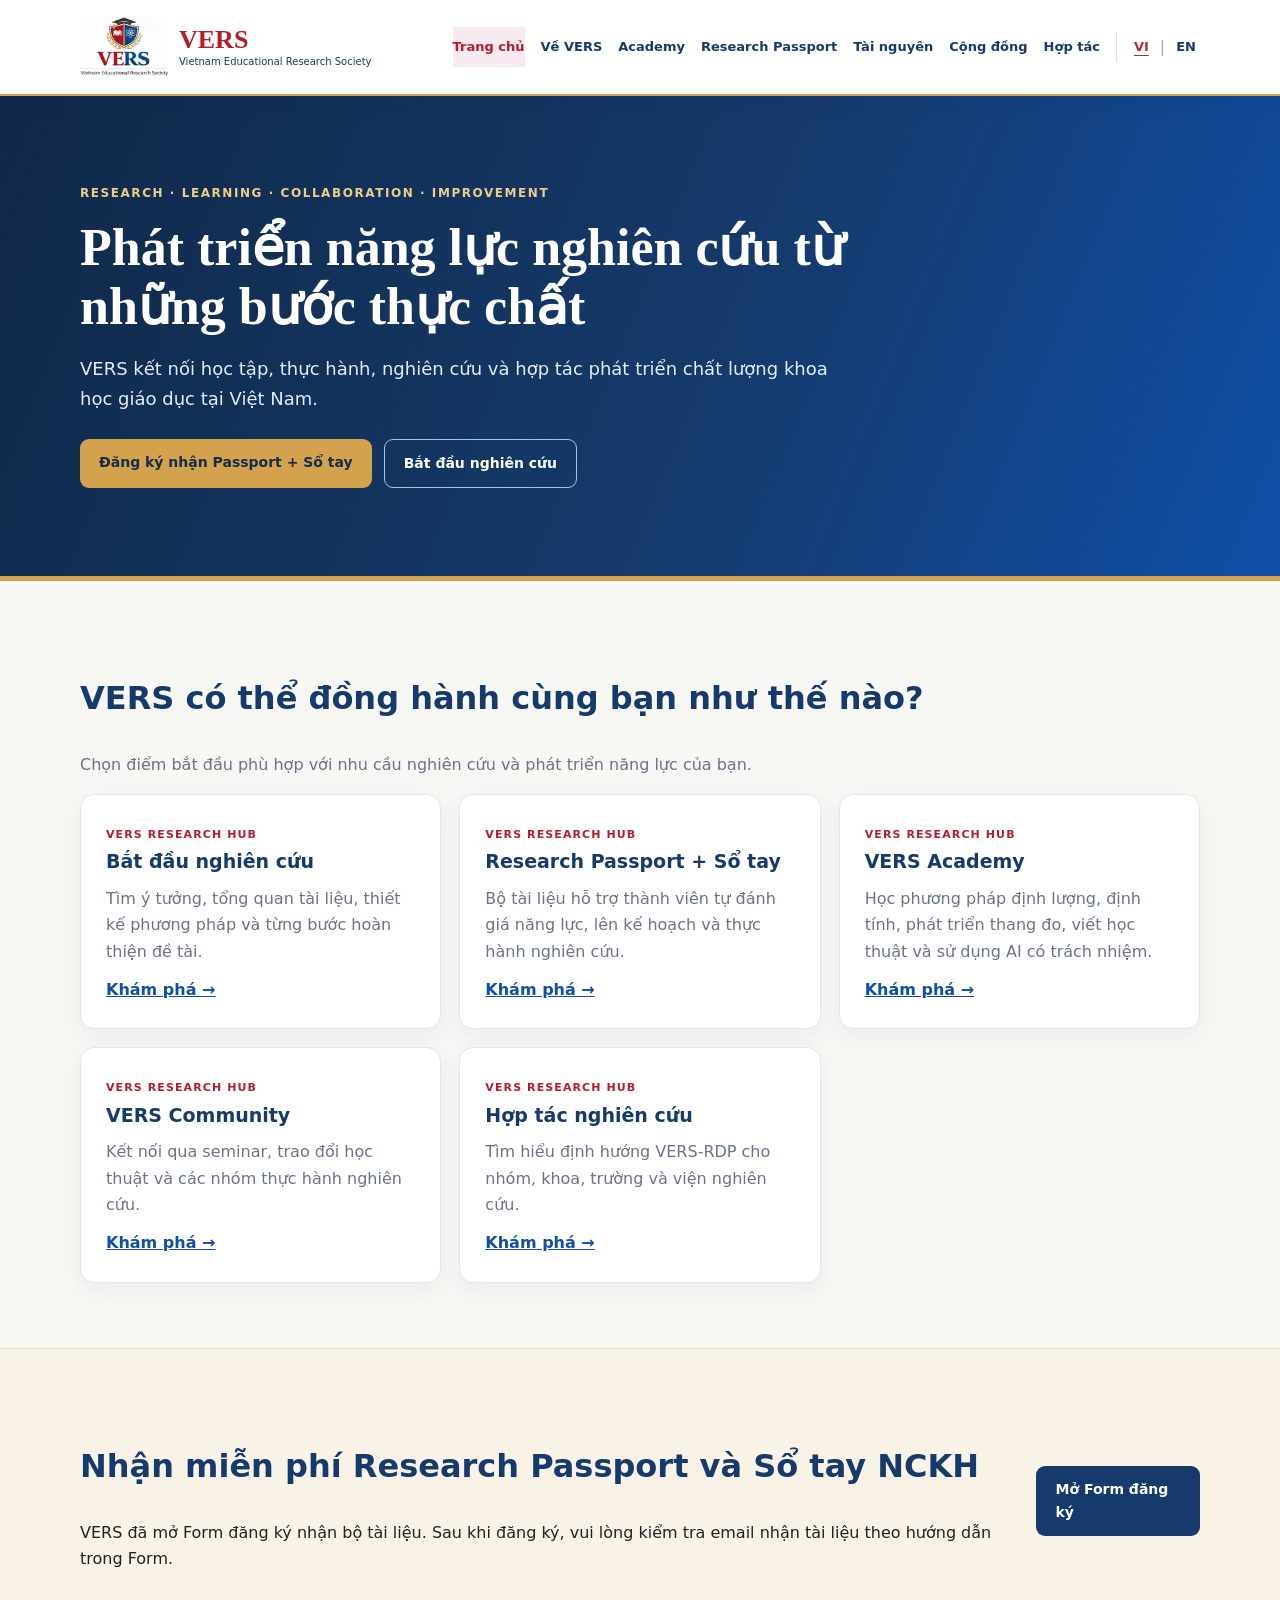
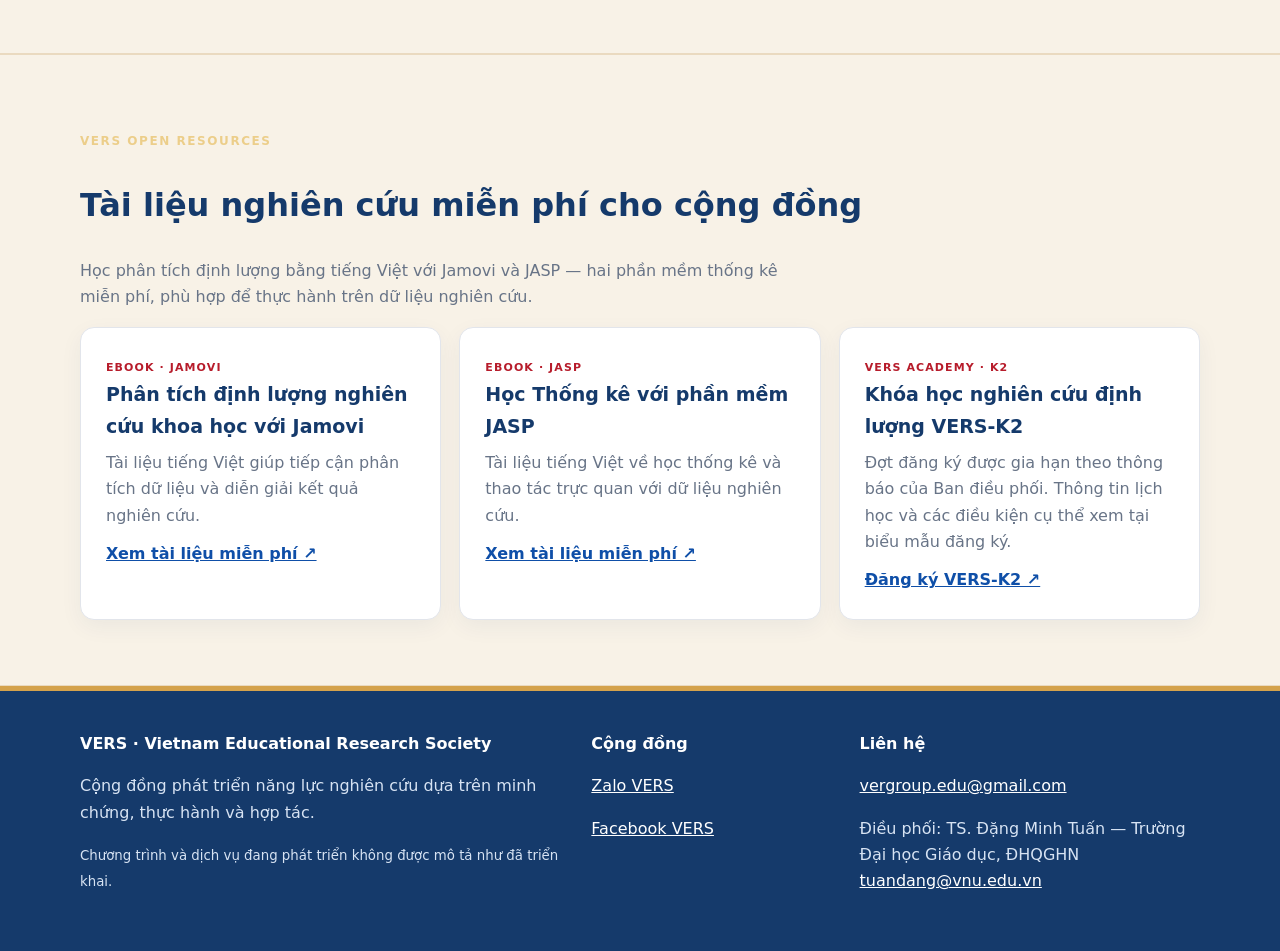
==== commit 6217b0e9: "VERS v1.4: correct free materials form and expand content" ====
--- a/index.html
+++ b/index.html
@@ -1 +1 @@
-<!doctype html><html lang="vi"><head><meta charset="utf-8"><meta name="viewport" content="width=device-width,initial-scale=1"><meta name="description" content="VERS kết nối học tập, thực hành, nghiên cứu và hợp tác phát triển chất lượng khoa học giáo dục tại Việt Nam."><meta name="theme-color" content="#142f58"><link rel="alternate" hreflang="vi" href="https://diavn.github.io/VERS/"><link rel="alternate" hreflang="en" href="https://diavn.github.io/VERS/en/"><title>Phát triển năng lực nghiên cứu từ những bước thực chất | VERS</title><link rel="stylesheet" href="./assets/style.css"><script defer src="./assets/site.js"></script></head><body><a class="skip" href="#content">Chuyển đến nội dung</a><header class="header"><div class="container nav-inner"><a class="brand" href="./"><img class="vers-official-logo" src="./assets/vers-official-logo.svg" alt="Official VERS logo" width="88" height="65"><span><strong>VERS</strong><small>Vietnam Educational Research Society</small></span></a><button type="button" class="menu-toggle" aria-expanded="false" aria-controls="main-menu">☰ Menu</button><nav class="navlinks" id="main-menu" aria-label="Điều hướng chính"><a href="./" class="active" aria-current="page">Trang chủ</a><a href="./about/">Về VERS</a><a href="./academy/">Academy</a><a href="./passport/">Research Passport</a><a href="./research/">Tài nguyên</a><a href="./community/">Cộng đồng</a><a href="./partnerships/">Hợp tác</a><span class="language-switch" aria-label="Ngôn ngữ"><a lang="vi" aria-current="page" href="./">VI</a><span aria-hidden="true">|</span><a lang="en" href="./en/">EN</a></span></nav></div></header><main id="content"><section class="hero"><div class="container"><div class="hero-identity"><img src="./assets/vers-official-logo.svg" alt="VERS logo"><div><strong>Vietnam Educational Research Society</strong><span>Research · Learning · Collaboration · Improvement</span></div></div><div class="hero-identity"><img src="./assets/vers-official-logo.svg" alt="VERS emblem" width="185" height="136"><div><strong>Vietnam Educational Research Society</strong><span>Research · Learning · Collaboration · Improvement</span></div></div><div class="eyebrow">Research · Learning · Collaboration · Improvement</div><h1>Phát triển năng lực nghiên cứu từ những bước thực chất</h1><p>VERS kết nối học tập, thực hành, nghiên cứu và hợp tác phát triển chất lượng khoa học giáo dục tại Việt Nam.</p><div class="actions"><a class="btn primary" target="_blank" rel="noopener noreferrer" href="https://docs.google.com/forms/d/e/1FAIpQLSfGkxt0zRYScZDj7V8JGekdxfKYqZOkQjzbwXibJrAHCk0ylQ/viewform">Đăng ký nhận Passport + Sổ tay</a><a class="btn light" href="./research/">Bắt đầu nghiên cứu</a></div></div></section><section class="section"><div class="container"><h2>VERS có thể đồng hành cùng bạn như thế nào?</h2><p class="section-lead">Chọn điểm bắt đầu phù hợp với nhu cầu nghiên cứu và phát triển năng lực của bạn.</p><div class="grid"><article class="card"><span class="kicker">VERS Research Hub</span><h3>Bắt đầu nghiên cứu</h3><p>Tìm ý tưởng, tổng quan tài liệu, thiết kế phương pháp và từng bước hoàn thiện đề tài.</p><a class="more" href="./research/">Khám phá →</a></article><article class="card"><span class="kicker">VERS Research Hub</span><h3>Research Passport + Sổ tay</h3><p>Bộ tài liệu hỗ trợ thành viên tự đánh giá năng lực, lên kế hoạch và thực hành nghiên cứu.</p><a class="more" href="./passport/">Khám phá →</a></article><article class="card"><span class="kicker">VERS Research Hub</span><h3>VERS Academy</h3><p>Học phương pháp định lượng, định tính, phát triển thang đo, viết học thuật và sử dụng AI có trách nhiệm.</p><a class="more" href="./academy/">Khám phá →</a></article><article class="card"><span class="kicker">VERS Research Hub</span><h3>VERS Community</h3><p>Kết nối qua seminar, trao đổi học thuật và các nhóm thực hành nghiên cứu.</p><a class="more" href="./community/">Khám phá →</a></article><article class="card"><span class="kicker">VERS Research Hub</span><h3>Hợp tác nghiên cứu</h3><p>Tìm hiểu định hướng VERS-RDP cho nhóm, khoa, trường và viện nghiên cứu.</p><a class="more" href="./partnerships/">Khám phá →</a></article></div></div></section><section class="section band"><div class="container callout"><div><h2>Nhận miễn phí Research Passport và Sổ tay NCKH</h2><p>VERS đã mở Form đăng ký nhận bộ tài liệu. Sau khi đăng ký, vui lòng kiểm tra email nhận tài liệu theo hướng dẫn trong Form.</p></div><a class="btn" href="https://docs.google.com/forms/d/e/1FAIpQLSfGkxt0zRYScZDj7V8JGekdxfKYqZOkQjzbwXibJrAHCk0ylQ/viewform" target="_blank" rel="noopener noreferrer">Mở Form đăng ký</a></div></section><section class="section band learning-feature"><div class="container"><p class="eyebrow">VERS OPEN RESOURCES</p><h2>Tài liệu nghiên cứu miễn phí cho cộng đồng</h2><p class="section-lead">Học phân tích định lượng bằng tiếng Việt với Jamovi và JASP — hai phần mềm thống kê miễn phí, phù hợp để thực hành trên dữ liệu nghiên cứu.</p><div class="grid"><article class="card resource-card"><span class="kicker">EBOOK · JAMOVI</span><h3>Phân tích định lượng nghiên cứu khoa học với Jamovi</h3><p>Tài liệu tiếng Việt giúp tiếp cận phân tích dữ liệu và diễn giải kết quả nghiên cứu.</p><a class="more" href="https://drive.google.com/file/d/1PDBoz-qCu8LpBYIbpfE1-n1H8hmjoBAO/view?usp=sharing" target="_blank" rel="noopener noreferrer">Xem tài liệu miễn phí ↗</a></article><article class="card resource-card"><span class="kicker">EBOOK · JASP</span><h3>Học Thống kê với phần mềm JASP</h3><p>Tài liệu tiếng Việt về học thống kê và thao tác trực quan với dữ liệu nghiên cứu.</p><a class="more" href="https://drive.google.com/file/d/1F89ra7NRNycYZCy2L96slNIA9dTaLKgm/view?usp=sharing" target="_blank" rel="noopener noreferrer">Xem tài liệu miễn phí ↗</a></article><article class="card course-card"><span class="kicker">VERS ACADEMY · K2</span><h3>Khóa học nghiên cứu định lượng VERS-K2</h3><p>Đợt đăng ký được gia hạn theo thông báo của Ban điều phối. Thông tin lịch học và các điều kiện cụ thể xem tại biểu mẫu đăng ký.</p><a class="more" href="https://forms.gle/J9TKKdzzce52gjyt8" target="_blank" rel="noopener noreferrer">Đăng ký VERS-K2 ↗</a></article></div></div></section></main><footer class="footer"><div class="container footer-grid"><div><strong>VERS · Vietnam Educational Research Society</strong><p>Cộng đồng phát triển năng lực nghiên cứu dựa trên minh chứng, thực hành và hợp tác.</p><small>Chương trình và dịch vụ đang phát triển không được mô tả như đã triển khai.</small></div><div><strong>Cộng đồng</strong><p><a href="https://zalo.me/g/brmxba311">Zalo VERS</a></p><p><a href="https://www.facebook.com/groups/verg.edu">Facebook VERS</a></p></div><div><strong>Liên hệ</strong><p><a href="mailto:vergroup.edu@gmail.com">vergroup.edu@gmail.com</a></p><p>Điều phối: TS. Đặng Minh Tuấn — Trường Đại học Giáo dục, ĐHQGHN<br><a href="mailto:tuandang@vnu.edu.vn">tuandang@vnu.edu.vn</a></p></div></div></footer></body></html>+<!doctype html><html lang="vi"><head><meta charset="utf-8"><meta name="viewport" content="width=device-width,initial-scale=1"><meta name="description" content="VERS kết nối học tập, thực hành, nghiên cứu và hợp tác phát triển chất lượng khoa học giáo dục tại Việt Nam."><meta name="theme-color" content="#142f58"><link rel="alternate" hreflang="vi" href="https://diavn.github.io/VERS/"><link rel="alternate" hreflang="en" href="https://diavn.github.io/VERS/en/"><title>Phát triển năng lực nghiên cứu từ những bước thực chất | VERS</title><link rel="stylesheet" href="./assets/style.css"><script defer src="./assets/site.js"></script></head><body><a class="skip" href="#content">Chuyển đến nội dung</a><header class="header"><div class="container nav-inner"><a class="brand" href="./"><img class="vers-official-logo" src="./assets/vers-official-logo.svg" alt="Official VERS logo" width="88" height="65"><span><strong>VERS</strong><small>Vietnam Educational Research Society</small></span></a><button type="button" class="menu-toggle" aria-expanded="false" aria-controls="main-menu">☰ Menu</button><nav class="navlinks" id="main-menu" aria-label="Điều hướng chính"><a href="./" class="active" aria-current="page">Trang chủ</a><a href="./about/">Về VERS</a><a href="./academy/">Academy</a><a href="./passport/">Research Passport</a><a href="./research/">Tài nguyên</a><a href="./community/">Cộng đồng</a><a href="./partnerships/">Hợp tác</a><span class="language-switch" aria-label="Ngôn ngữ"><a lang="vi" aria-current="page" href="./">VI</a><span aria-hidden="true">|</span><a lang="en" href="./en/">EN</a></span></nav></div></header><main id="content"><section class="hero"><div class="container"><div class="eyebrow">Research · Learning · Collaboration · Improvement</div><h1>Phát triển năng lực nghiên cứu từ những bước thực chất</h1><p>VERS kết nối học tập, thực hành, nghiên cứu và hợp tác phát triển chất lượng khoa học giáo dục tại Việt Nam.</p><div class="actions"><a class="btn primary" target="_blank" rel="noopener noreferrer" href="https://forms.gle/8xzGay8KDdux3atTA">Đăng ký nhận Passport + Sổ tay</a><a class="btn light" href="./research/">Bắt đầu nghiên cứu</a></div></div></section><section class="section"><div class="container"><h2>VERS có thể đồng hành cùng bạn như thế nào?</h2><p class="section-lead">Chọn điểm bắt đầu phù hợp với nhu cầu nghiên cứu và phát triển năng lực của bạn.</p><div class="grid"><article class="card"><span class="kicker">VERS Research Hub</span><h3>Bắt đầu nghiên cứu</h3><p>Tìm ý tưởng, tổng quan tài liệu, thiết kế phương pháp và từng bước hoàn thiện đề tài.</p><a class="more" href="./research/">Khám phá →</a></article><article class="card"><span class="kicker">VERS Research Hub</span><h3>Research Passport + Sổ tay</h3><p>Bộ tài liệu hỗ trợ thành viên tự đánh giá năng lực, lên kế hoạch và thực hành nghiên cứu.</p><a class="more" href="./passport/">Khám phá →</a></article><article class="card"><span class="kicker">VERS Research Hub</span><h3>VERS Academy</h3><p>Học phương pháp định lượng, định tính, phát triển thang đo, viết học thuật và sử dụng AI có trách nhiệm.</p><a class="more" href="./academy/">Khám phá →</a></article><article class="card"><span class="kicker">VERS Research Hub</span><h3>VERS Community</h3><p>Kết nối qua seminar, trao đổi học thuật và các nhóm thực hành nghiên cứu.</p><a class="more" href="./community/">Khám phá →</a></article><article class="card"><span class="kicker">VERS Research Hub</span><h3>Hợp tác nghiên cứu</h3><p>Tìm hiểu định hướng VERS-RDP cho nhóm, khoa, trường và viện nghiên cứu.</p><a class="more" href="./partnerships/">Khám phá →</a></article></div></div></section><section class="section band"><div class="container callout"><div><h2>Nhận miễn phí Research Passport và Sổ tay NCKH</h2><p>VERS đã mở Form đăng ký nhận bộ tài liệu. Sau khi đăng ký, vui lòng kiểm tra email nhận tài liệu theo hướng dẫn trong Form.</p></div><a class="btn" href="https://forms.gle/8xzGay8KDdux3atTA" target="_blank" rel="noopener noreferrer">Mở Form đăng ký</a></div></section><section class="section band learning-feature"><div class="container"><p class="eyebrow">VERS OPEN RESOURCES</p><h2>Tài liệu nghiên cứu miễn phí cho cộng đồng</h2><p class="section-lead">Học phân tích định lượng bằng tiếng Việt với Jamovi và JASP — hai phần mềm thống kê miễn phí, phù hợp để thực hành trên dữ liệu nghiên cứu.</p><div class="grid"><article class="card resource-card"><span class="kicker">EBOOK · JAMOVI</span><h3>Phân tích định lượng nghiên cứu khoa học với Jamovi</h3><p>Tài liệu tiếng Việt giúp tiếp cận phân tích dữ liệu và diễn giải kết quả nghiên cứu.</p><a class="more" href="https://drive.google.com/file/d/1PDBoz-qCu8LpBYIbpfE1-n1H8hmjoBAO/view?usp=sharing" target="_blank" rel="noopener noreferrer">Xem tài liệu miễn phí ↗</a></article><article class="card resource-card"><span class="kicker">EBOOK · JASP</span><h3>Học Thống kê với phần mềm JASP</h3><p>Tài liệu tiếng Việt về học thống kê và thao tác trực quan với dữ liệu nghiên cứu.</p><a class="more" href="https://drive.google.com/file/d/1F89ra7NRNycYZCy2L96slNIA9dTaLKgm/view?usp=sharing" target="_blank" rel="noopener noreferrer">Xem tài liệu miễn phí ↗</a></article><article class="card course-card"><span class="kicker">VERS ACADEMY · K2</span><h3>Khóa học nghiên cứu định lượng VERS-K2</h3><p>Đợt đăng ký được gia hạn theo thông báo của Ban điều phối. Thông tin lịch học và các điều kiện cụ thể xem tại biểu mẫu đăng ký.</p><a class="more" href="https://forms.gle/J9TKKdzzce52gjyt8" target="_blank" rel="noopener noreferrer">Đăng ký VERS-K2 ↗</a></article></div></div></section></main><footer class="footer"><div class="container footer-grid"><div><strong>VERS · Vietnam Educational Research Society</strong><p>Cộng đồng phát triển năng lực nghiên cứu dựa trên minh chứng, thực hành và hợp tác.</p><small>Chương trình và dịch vụ đang phát triển không được mô tả như đã triển khai.</small></div><div><strong>Cộng đồng</strong><p><a href="https://zalo.me/g/brmxba311">Zalo VERS</a></p><p><a href="https://www.facebook.com/groups/verg.edu">Facebook VERS</a></p></div><div><strong>Liên hệ</strong><p><a href="mailto:vergroup.edu@gmail.com">vergroup.edu@gmail.com</a></p><p>Điều phối: TS. Đặng Minh Tuấn — Trường Đại học Giáo dục, ĐHQGHN<br><a href="mailto:tuandang@vnu.edu.vn">tuandang@vnu.edu.vn</a></p></div></div></footer></body></html>
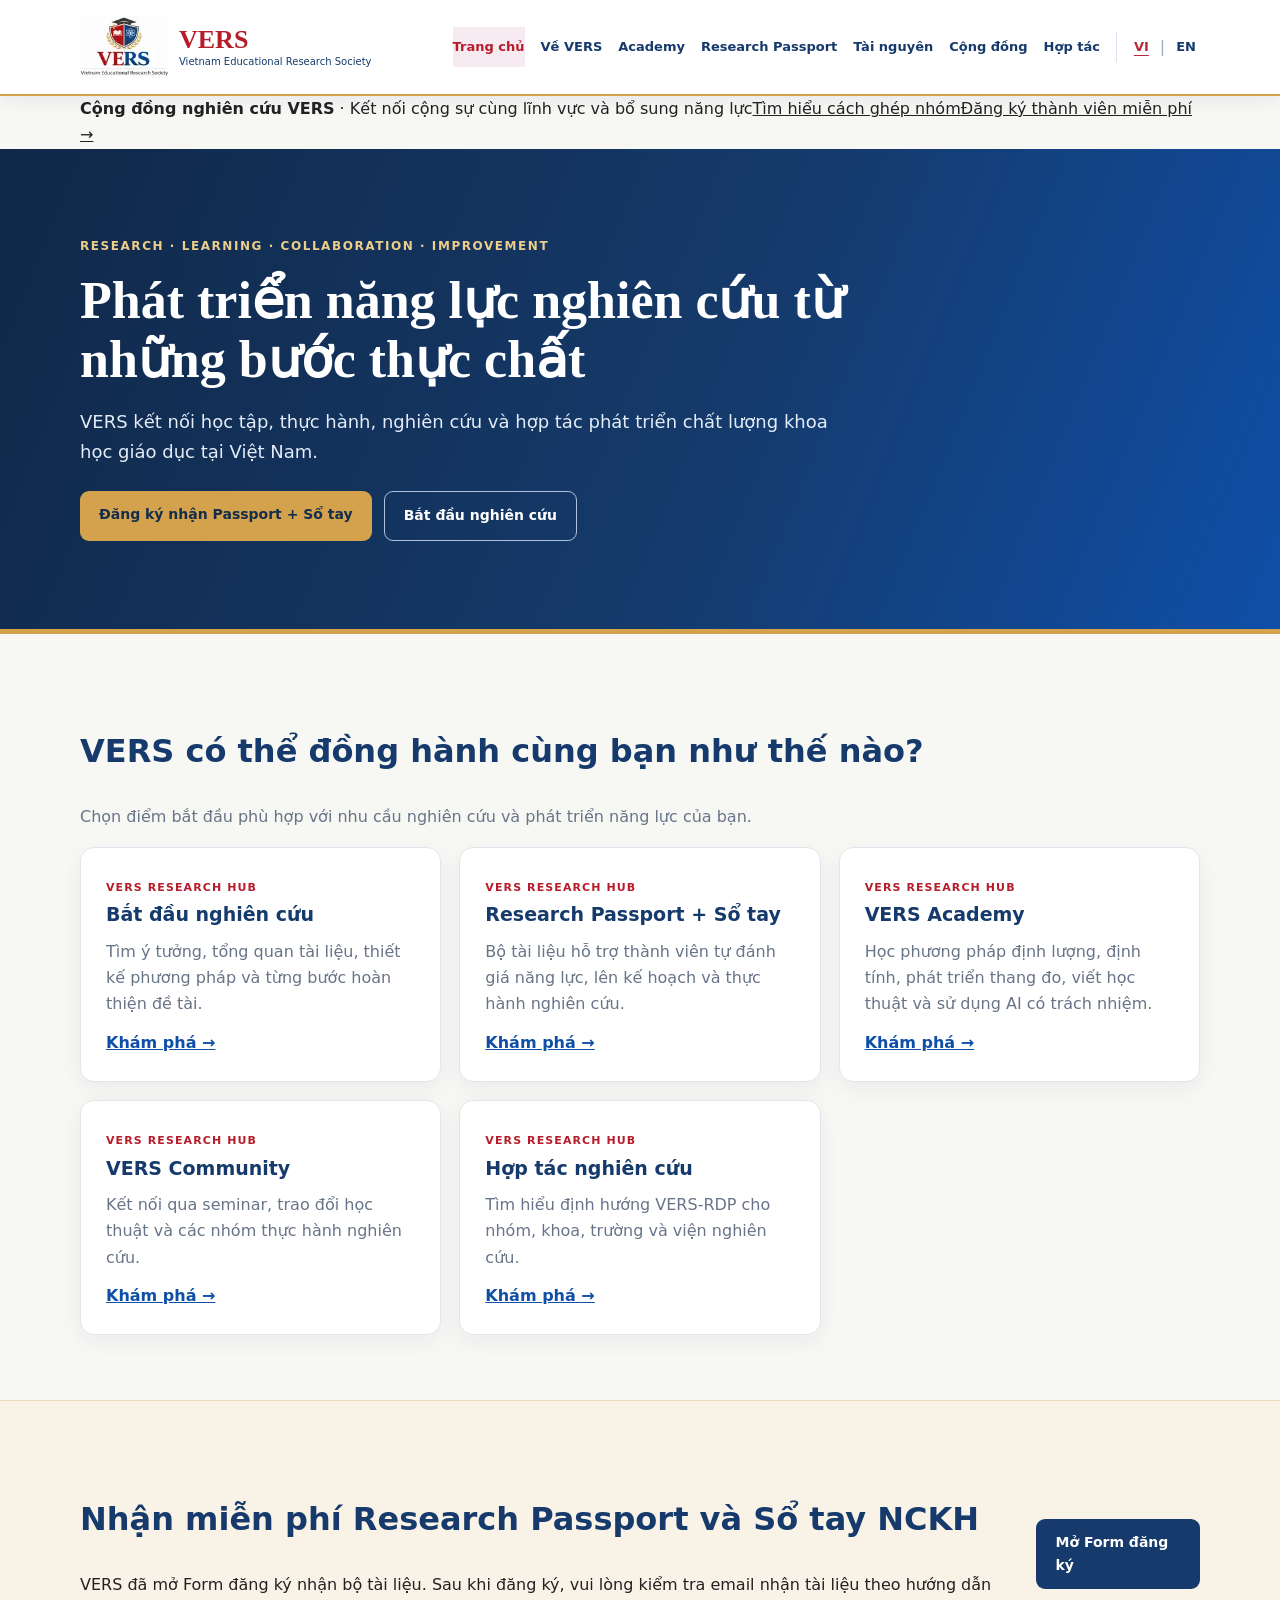
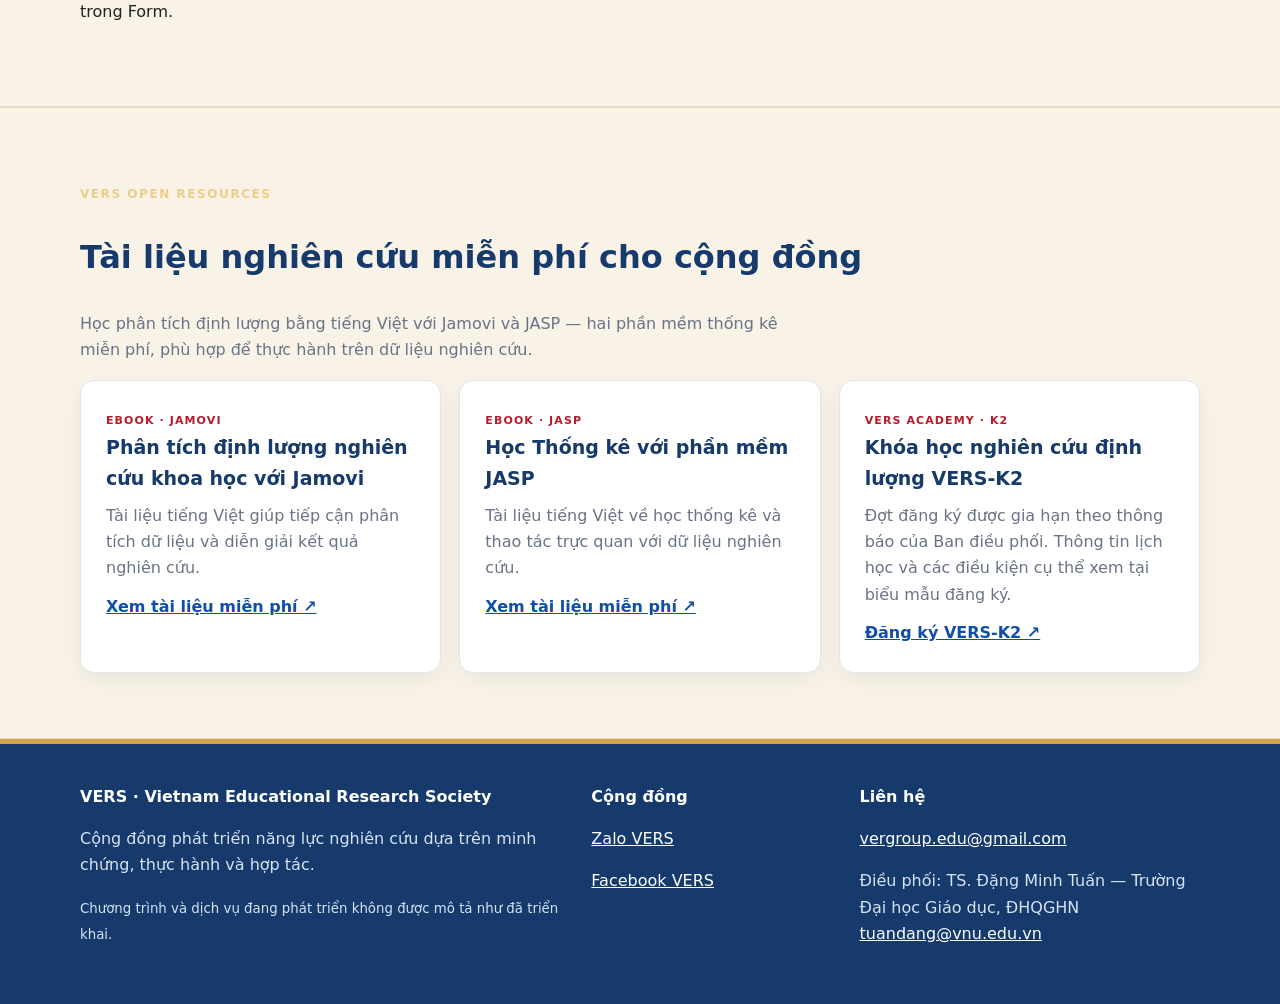
==== commit 8c7d9656: "Add membership and research-matching callout across Vietnamese site" ====
--- a/index.html
+++ b/index.html
@@ -1 +1 @@
-<!doctype html><html lang="vi"><head><meta charset="utf-8"><meta name="viewport" content="width=device-width,initial-scale=1"><meta name="description" content="VERS kết nối học tập, thực hành, nghiên cứu và hợp tác phát triển chất lượng khoa học giáo dục tại Việt Nam."><meta name="theme-color" content="#142f58"><link rel="alternate" hreflang="vi" href="https://diavn.github.io/VERS/"><link rel="alternate" hreflang="en" href="https://diavn.github.io/VERS/en/"><title>Phát triển năng lực nghiên cứu từ những bước thực chất | VERS</title><link rel="stylesheet" href="./assets/style.css"><script defer src="./assets/site.js"></script></head><body><a class="skip" href="#content">Chuyển đến nội dung</a><header class="header"><div class="container nav-inner"><a class="brand" href="./"><img class="vers-official-logo" src="./assets/vers-official-logo.svg" alt="Official VERS logo" width="88" height="65"><span><strong>VERS</strong><small>Vietnam Educational Research Society</small></span></a><button type="button" class="menu-toggle" aria-expanded="false" aria-controls="main-menu">☰ Menu</button><nav class="navlinks" id="main-menu" aria-label="Điều hướng chính"><a href="./" class="active" aria-current="page">Trang chủ</a><a href="./about/">Về VERS</a><a href="./academy/">Academy</a><a href="./passport/">Research Passport</a><a href="./research/">Tài nguyên</a><a href="./community/">Cộng đồng</a><a href="./partnerships/">Hợp tác</a><span class="language-switch" aria-label="Ngôn ngữ"><a lang="vi" aria-current="page" href="./">VI</a><span aria-hidden="true">|</span><a lang="en" href="./en/">EN</a></span></nav></div></header><main id="content"><section class="hero"><div class="container"><div class="eyebrow">Research · Learning · Collaboration · Improvement</div><h1>Phát triển năng lực nghiên cứu từ những bước thực chất</h1><p>VERS kết nối học tập, thực hành, nghiên cứu và hợp tác phát triển chất lượng khoa học giáo dục tại Việt Nam.</p><div class="actions"><a class="btn primary" target="_blank" rel="noopener noreferrer" href="https://forms.gle/8xzGay8KDdux3atTA">Đăng ký nhận Passport + Sổ tay</a><a class="btn light" href="./research/">Bắt đầu nghiên cứu</a></div></div></section><section class="section"><div class="container"><h2>VERS có thể đồng hành cùng bạn như thế nào?</h2><p class="section-lead">Chọn điểm bắt đầu phù hợp với nhu cầu nghiên cứu và phát triển năng lực của bạn.</p><div class="grid"><article class="card"><span class="kicker">VERS Research Hub</span><h3>Bắt đầu nghiên cứu</h3><p>Tìm ý tưởng, tổng quan tài liệu, thiết kế phương pháp và từng bước hoàn thiện đề tài.</p><a class="more" href="./research/">Khám phá →</a></article><article class="card"><span class="kicker">VERS Research Hub</span><h3>Research Passport + Sổ tay</h3><p>Bộ tài liệu hỗ trợ thành viên tự đánh giá năng lực, lên kế hoạch và thực hành nghiên cứu.</p><a class="more" href="./passport/">Khám phá →</a></article><article class="card"><span class="kicker">VERS Research Hub</span><h3>VERS Academy</h3><p>Học phương pháp định lượng, định tính, phát triển thang đo, viết học thuật và sử dụng AI có trách nhiệm.</p><a class="more" href="./academy/">Khám phá →</a></article><article class="card"><span class="kicker">VERS Research Hub</span><h3>VERS Community</h3><p>Kết nối qua seminar, trao đổi học thuật và các nhóm thực hành nghiên cứu.</p><a class="more" href="./community/">Khám phá →</a></article><article class="card"><span class="kicker">VERS Research Hub</span><h3>Hợp tác nghiên cứu</h3><p>Tìm hiểu định hướng VERS-RDP cho nhóm, khoa, trường và viện nghiên cứu.</p><a class="more" href="./partnerships/">Khám phá →</a></article></div></div></section><section class="section band"><div class="container callout"><div><h2>Nhận miễn phí Research Passport và Sổ tay NCKH</h2><p>VERS đã mở Form đăng ký nhận bộ tài liệu. Sau khi đăng ký, vui lòng kiểm tra email nhận tài liệu theo hướng dẫn trong Form.</p></div><a class="btn" href="https://forms.gle/8xzGay8KDdux3atTA" target="_blank" rel="noopener noreferrer">Mở Form đăng ký</a></div></section><section class="section band learning-feature"><div class="container"><p class="eyebrow">VERS OPEN RESOURCES</p><h2>Tài liệu nghiên cứu miễn phí cho cộng đồng</h2><p class="section-lead">Học phân tích định lượng bằng tiếng Việt với Jamovi và JASP — hai phần mềm thống kê miễn phí, phù hợp để thực hành trên dữ liệu nghiên cứu.</p><div class="grid"><article class="card resource-card"><span class="kicker">EBOOK · JAMOVI</span><h3>Phân tích định lượng nghiên cứu khoa học với Jamovi</h3><p>Tài liệu tiếng Việt giúp tiếp cận phân tích dữ liệu và diễn giải kết quả nghiên cứu.</p><a class="more" href="https://drive.google.com/file/d/1PDBoz-qCu8LpBYIbpfE1-n1H8hmjoBAO/view?usp=sharing" target="_blank" rel="noopener noreferrer">Xem tài liệu miễn phí ↗</a></article><article class="card resource-card"><span class="kicker">EBOOK · JASP</span><h3>Học Thống kê với phần mềm JASP</h3><p>Tài liệu tiếng Việt về học thống kê và thao tác trực quan với dữ liệu nghiên cứu.</p><a class="more" href="https://drive.google.com/file/d/1F89ra7NRNycYZCy2L96slNIA9dTaLKgm/view?usp=sharing" target="_blank" rel="noopener noreferrer">Xem tài liệu miễn phí ↗</a></article><article class="card course-card"><span class="kicker">VERS ACADEMY · K2</span><h3>Khóa học nghiên cứu định lượng VERS-K2</h3><p>Đợt đăng ký được gia hạn theo thông báo của Ban điều phối. Thông tin lịch học và các điều kiện cụ thể xem tại biểu mẫu đăng ký.</p><a class="more" href="https://forms.gle/J9TKKdzzce52gjyt8" target="_blank" rel="noopener noreferrer">Đăng ký VERS-K2 ↗</a></article></div></div></section></main><footer class="footer"><div class="container footer-grid"><div><strong>VERS · Vietnam Educational Research Society</strong><p>Cộng đồng phát triển năng lực nghiên cứu dựa trên minh chứng, thực hành và hợp tác.</p><small>Chương trình và dịch vụ đang phát triển không được mô tả như đã triển khai.</small></div><div><strong>Cộng đồng</strong><p><a href="https://zalo.me/g/brmxba311">Zalo VERS</a></p><p><a href="https://www.facebook.com/groups/verg.edu">Facebook VERS</a></p></div><div><strong>Liên hệ</strong><p><a href="mailto:vergroup.edu@gmail.com">vergroup.edu@gmail.com</a></p><p>Điều phối: TS. Đặng Minh Tuấn — Trường Đại học Giáo dục, ĐHQGHN<br><a href="mailto:tuandang@vnu.edu.vn">tuandang@vnu.edu.vn</a></p></div></div></footer></body></html>+<!doctype html><html lang="vi"><head><meta charset="utf-8"><meta name="viewport" content="width=device-width,initial-scale=1"><meta name="description" content="VERS kết nối học tập, thực hành, nghiên cứu và hợp tác phát triển chất lượng khoa học giáo dục tại Việt Nam."><meta name="theme-color" content="#142f58"><link rel="alternate" hreflang="vi" href="https://diavn.github.io/VERS/"><link rel="alternate" hreflang="en" href="https://diavn.github.io/VERS/en/"><title>Phát triển năng lực nghiên cứu từ những bước thực chất | VERS</title><link rel="stylesheet" href="./assets/style.css"><script defer src="./assets/site.js"></script></head><body><a class="skip" href="#content">Chuyển đến nội dung</a><header class="header"><div class="container nav-inner"><a class="brand" href="./"><img class="vers-official-logo" src="./assets/vers-official-logo.svg" alt="Official VERS logo" width="88" height="65"><span><strong>VERS</strong><small>Vietnam Educational Research Society</small></span></a><button type="button" class="menu-toggle" aria-expanded="false" aria-controls="main-menu">☰ Menu</button><nav class="navlinks" id="main-menu" aria-label="Điều hướng chính"><a href="./" class="active" aria-current="page">Trang chủ</a><a href="./about/">Về VERS</a><a href="./academy/">Academy</a><a href="./passport/">Research Passport</a><a href="./research/">Tài nguyên</a><a href="./community/">Cộng đồng</a><a href="./partnerships/">Hợp tác</a><span class="language-switch" aria-label="Ngôn ngữ"><a lang="vi" aria-current="page" href="./">VI</a><span aria-hidden="true">|</span><a lang="en" href="./en/">EN</a></span></nav></div></header><div class="vers-member-strip"><div class="container"><span><strong>Cộng đồng nghiên cứu VERS</strong> · Kết nối cộng sự cùng lĩnh vực và bổ sung năng lực</span><span><a href="./community/">Tìm hiểu cách ghép nhóm</a><a class="join-link" href="https://forms.gle/9dGQGPRuBtyxd9E9A" target="_blank" rel="noopener noreferrer">Đăng ký thành viên miễn phí →</a></span></div></div><main id="content"><section class="hero"><div class="container"><div class="eyebrow">Research · Learning · Collaboration · Improvement</div><h1>Phát triển năng lực nghiên cứu từ những bước thực chất</h1><p>VERS kết nối học tập, thực hành, nghiên cứu và hợp tác phát triển chất lượng khoa học giáo dục tại Việt Nam.</p><div class="actions"><a class="btn primary" target="_blank" rel="noopener noreferrer" href="https://forms.gle/8xzGay8KDdux3atTA">Đăng ký nhận Passport + Sổ tay</a><a class="btn light" href="./research/">Bắt đầu nghiên cứu</a></div></div></section><section class="section"><div class="container"><h2>VERS có thể đồng hành cùng bạn như thế nào?</h2><p class="section-lead">Chọn điểm bắt đầu phù hợp với nhu cầu nghiên cứu và phát triển năng lực của bạn.</p><div class="grid"><article class="card"><span class="kicker">VERS Research Hub</span><h3>Bắt đầu nghiên cứu</h3><p>Tìm ý tưởng, tổng quan tài liệu, thiết kế phương pháp và từng bước hoàn thiện đề tài.</p><a class="more" href="./research/">Khám phá →</a></article><article class="card"><span class="kicker">VERS Research Hub</span><h3>Research Passport + Sổ tay</h3><p>Bộ tài liệu hỗ trợ thành viên tự đánh giá năng lực, lên kế hoạch và thực hành nghiên cứu.</p><a class="more" href="./passport/">Khám phá →</a></article><article class="card"><span class="kicker">VERS Research Hub</span><h3>VERS Academy</h3><p>Học phương pháp định lượng, định tính, phát triển thang đo, viết học thuật và sử dụng AI có trách nhiệm.</p><a class="more" href="./academy/">Khám phá →</a></article><article class="card"><span class="kicker">VERS Research Hub</span><h3>VERS Community</h3><p>Kết nối qua seminar, trao đổi học thuật và các nhóm thực hành nghiên cứu.</p><a class="more" href="./community/">Khám phá →</a></article><article class="card"><span class="kicker">VERS Research Hub</span><h3>Hợp tác nghiên cứu</h3><p>Tìm hiểu định hướng VERS-RDP cho nhóm, khoa, trường và viện nghiên cứu.</p><a class="more" href="./partnerships/">Khám phá →</a></article></div></div></section><section class="section band"><div class="container callout"><div><h2>Nhận miễn phí Research Passport và Sổ tay NCKH</h2><p>VERS đã mở Form đăng ký nhận bộ tài liệu. Sau khi đăng ký, vui lòng kiểm tra email nhận tài liệu theo hướng dẫn trong Form.</p></div><a class="btn" href="https://forms.gle/8xzGay8KDdux3atTA" target="_blank" rel="noopener noreferrer">Mở Form đăng ký</a></div></section><section class="section band learning-feature"><div class="container"><p class="eyebrow">VERS OPEN RESOURCES</p><h2>Tài liệu nghiên cứu miễn phí cho cộng đồng</h2><p class="section-lead">Học phân tích định lượng bằng tiếng Việt với Jamovi và JASP — hai phần mềm thống kê miễn phí, phù hợp để thực hành trên dữ liệu nghiên cứu.</p><div class="grid"><article class="card resource-card"><span class="kicker">EBOOK · JAMOVI</span><h3>Phân tích định lượng nghiên cứu khoa học với Jamovi</h3><p>Tài liệu tiếng Việt giúp tiếp cận phân tích dữ liệu và diễn giải kết quả nghiên cứu.</p><a class="more" href="https://drive.google.com/file/d/1PDBoz-qCu8LpBYIbpfE1-n1H8hmjoBAO/view?usp=sharing" target="_blank" rel="noopener noreferrer">Xem tài liệu miễn phí ↗</a></article><article class="card resource-card"><span class="kicker">EBOOK · JASP</span><h3>Học Thống kê với phần mềm JASP</h3><p>Tài liệu tiếng Việt về học thống kê và thao tác trực quan với dữ liệu nghiên cứu.</p><a class="more" href="https://drive.google.com/file/d/1F89ra7NRNycYZCy2L96slNIA9dTaLKgm/view?usp=sharing" target="_blank" rel="noopener noreferrer">Xem tài liệu miễn phí ↗</a></article><article class="card course-card"><span class="kicker">VERS ACADEMY · K2</span><h3>Khóa học nghiên cứu định lượng VERS-K2</h3><p>Đợt đăng ký được gia hạn theo thông báo của Ban điều phối. Thông tin lịch học và các điều kiện cụ thể xem tại biểu mẫu đăng ký.</p><a class="more" href="https://forms.gle/J9TKKdzzce52gjyt8" target="_blank" rel="noopener noreferrer">Đăng ký VERS-K2 ↗</a></article></div></div></section></main><footer class="footer"><div class="container footer-grid"><div><strong>VERS · Vietnam Educational Research Society</strong><p>Cộng đồng phát triển năng lực nghiên cứu dựa trên minh chứng, thực hành và hợp tác.</p><small>Chương trình và dịch vụ đang phát triển không được mô tả như đã triển khai.</small></div><div><strong>Cộng đồng</strong><p><a href="https://zalo.me/g/brmxba311">Zalo VERS</a></p><p><a href="https://www.facebook.com/groups/verg.edu">Facebook VERS</a></p></div><div><strong>Liên hệ</strong><p><a href="mailto:vergroup.edu@gmail.com">vergroup.edu@gmail.com</a></p><p>Điều phối: TS. Đặng Minh Tuấn — Trường Đại học Giáo dục, ĐHQGHN<br><a href="mailto:tuandang@vnu.edu.vn">tuandang@vnu.edu.vn</a></p></div></div></footer></body></html>
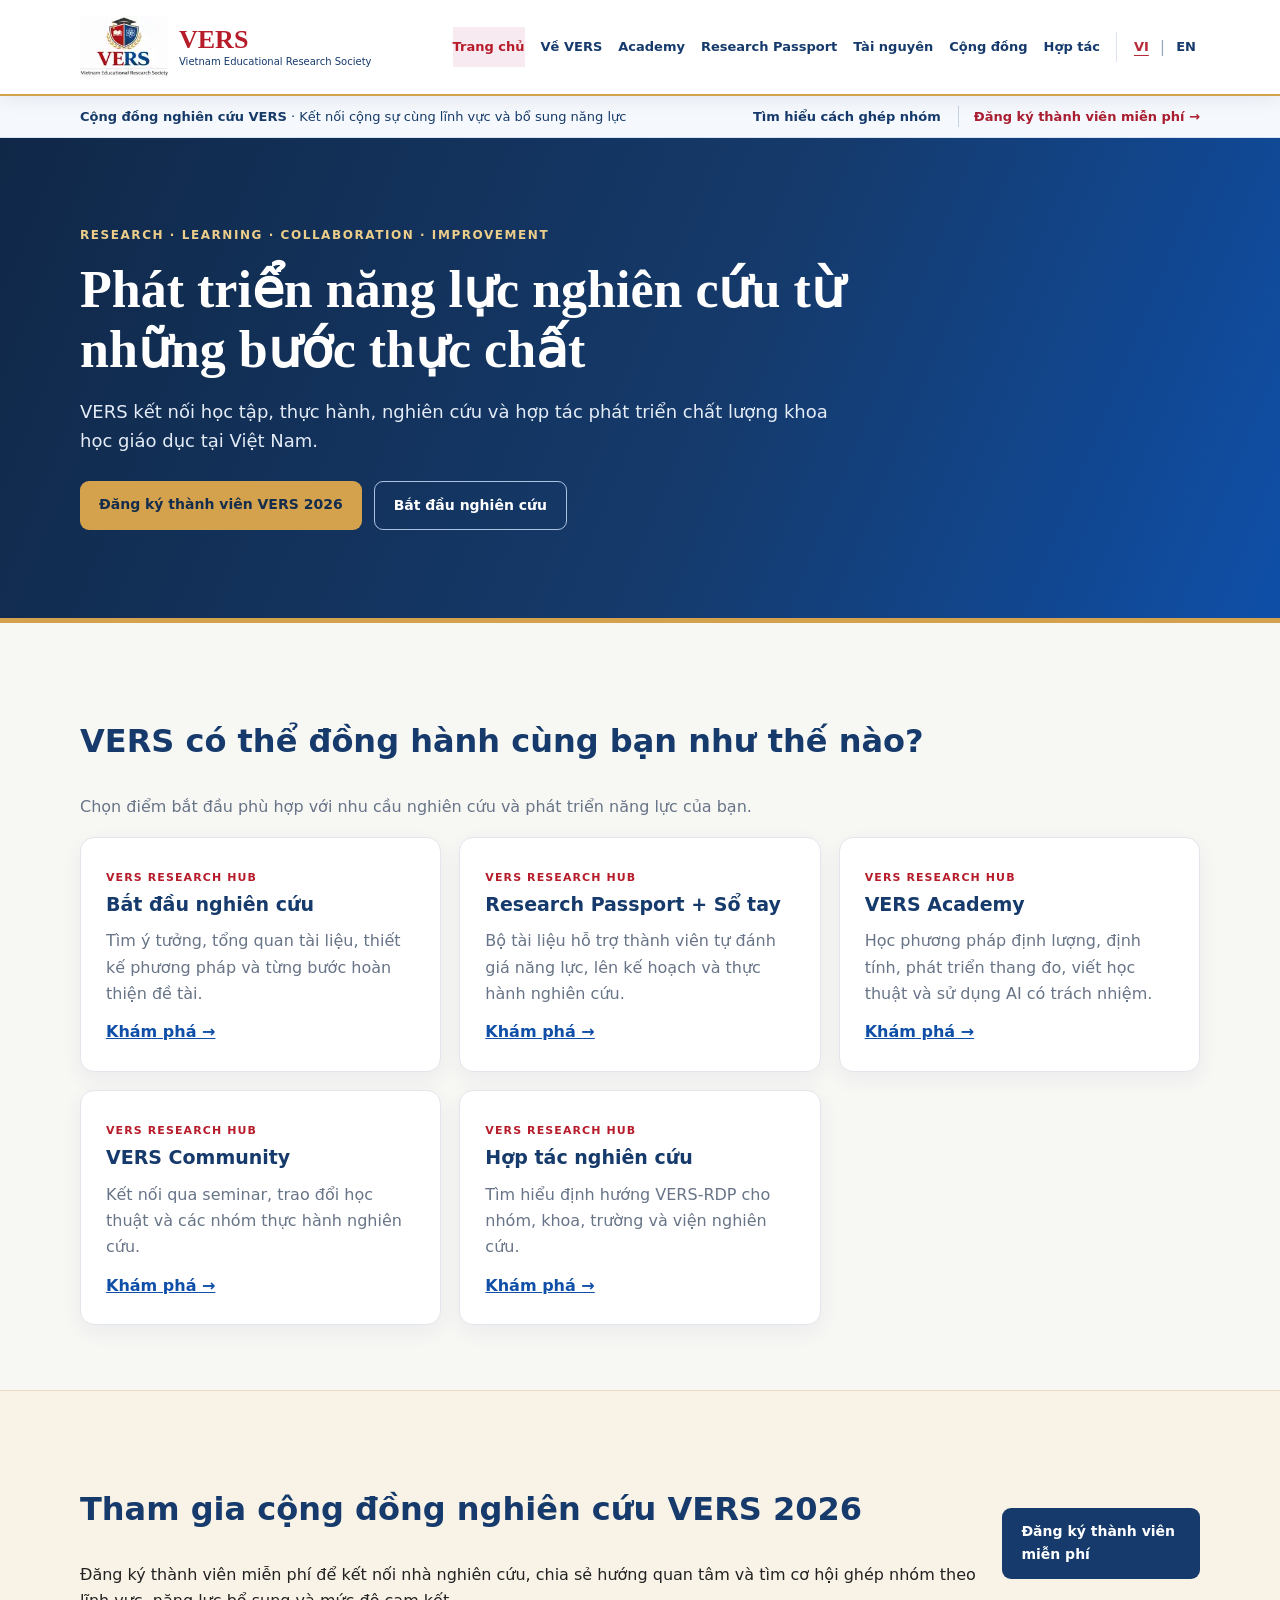
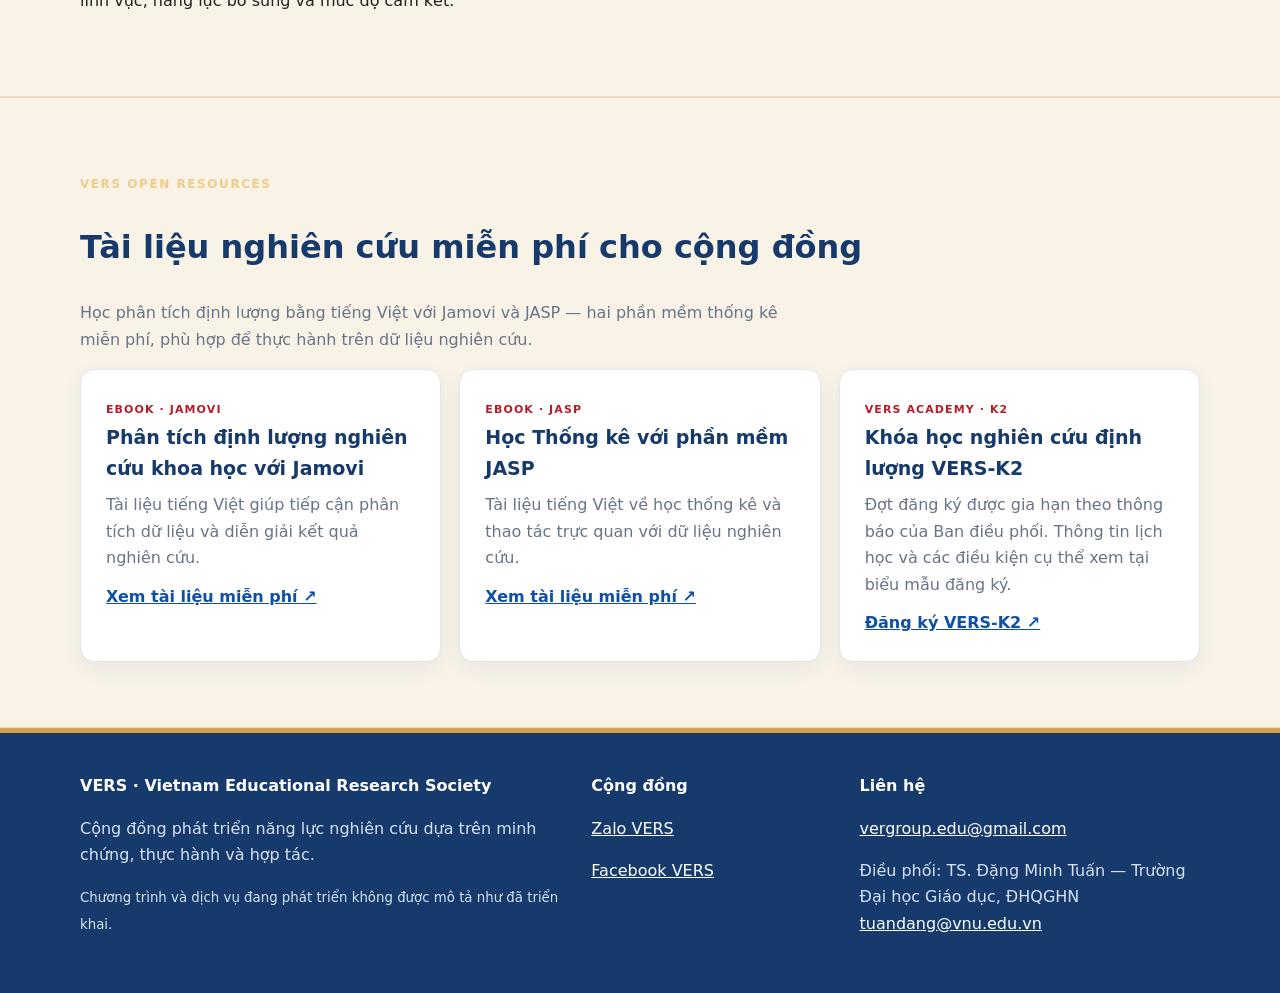
==== commit 3f2f916f: "Use VERS membership as global CTA; reserve free-resource registration for Passport page" ====
--- a/index.html
+++ b/index.html
@@ -1 +1 @@
-<!doctype html><html lang="vi"><head><meta charset="utf-8"><meta name="viewport" content="width=device-width,initial-scale=1"><meta name="description" content="VERS kết nối học tập, thực hành, nghiên cứu và hợp tác phát triển chất lượng khoa học giáo dục tại Việt Nam."><meta name="theme-color" content="#142f58"><link rel="alternate" hreflang="vi" href="https://diavn.github.io/VERS/"><link rel="alternate" hreflang="en" href="https://diavn.github.io/VERS/en/"><title>Phát triển năng lực nghiên cứu từ những bước thực chất | VERS</title><link rel="stylesheet" href="./assets/style.css"><script defer src="./assets/site.js"></script></head><body><a class="skip" href="#content">Chuyển đến nội dung</a><header class="header"><div class="container nav-inner"><a class="brand" href="./"><img class="vers-official-logo" src="./assets/vers-official-logo.svg" alt="Official VERS logo" width="88" height="65"><span><strong>VERS</strong><small>Vietnam Educational Research Society</small></span></a><button type="button" class="menu-toggle" aria-expanded="false" aria-controls="main-menu">☰ Menu</button><nav class="navlinks" id="main-menu" aria-label="Điều hướng chính"><a href="./" class="active" aria-current="page">Trang chủ</a><a href="./about/">Về VERS</a><a href="./academy/">Academy</a><a href="./passport/">Research Passport</a><a href="./research/">Tài nguyên</a><a href="./community/">Cộng đồng</a><a href="./partnerships/">Hợp tác</a><span class="language-switch" aria-label="Ngôn ngữ"><a lang="vi" aria-current="page" href="./">VI</a><span aria-hidden="true">|</span><a lang="en" href="./en/">EN</a></span></nav></div></header><div class="vers-member-strip"><div class="container"><span><strong>Cộng đồng nghiên cứu VERS</strong> · Kết nối cộng sự cùng lĩnh vực và bổ sung năng lực</span><span><a href="./community/">Tìm hiểu cách ghép nhóm</a><a class="join-link" href="https://forms.gle/9dGQGPRuBtyxd9E9A" target="_blank" rel="noopener noreferrer">Đăng ký thành viên miễn phí →</a></span></div></div><main id="content"><section class="hero"><div class="container"><div class="eyebrow">Research · Learning · Collaboration · Improvement</div><h1>Phát triển năng lực nghiên cứu từ những bước thực chất</h1><p>VERS kết nối học tập, thực hành, nghiên cứu và hợp tác phát triển chất lượng khoa học giáo dục tại Việt Nam.</p><div class="actions"><a class="btn primary" target="_blank" rel="noopener noreferrer" href="https://forms.gle/8xzGay8KDdux3atTA">Đăng ký nhận Passport + Sổ tay</a><a class="btn light" href="./research/">Bắt đầu nghiên cứu</a></div></div></section><section class="section"><div class="container"><h2>VERS có thể đồng hành cùng bạn như thế nào?</h2><p class="section-lead">Chọn điểm bắt đầu phù hợp với nhu cầu nghiên cứu và phát triển năng lực của bạn.</p><div class="grid"><article class="card"><span class="kicker">VERS Research Hub</span><h3>Bắt đầu nghiên cứu</h3><p>Tìm ý tưởng, tổng quan tài liệu, thiết kế phương pháp và từng bước hoàn thiện đề tài.</p><a class="more" href="./research/">Khám phá →</a></article><article class="card"><span class="kicker">VERS Research Hub</span><h3>Research Passport + Sổ tay</h3><p>Bộ tài liệu hỗ trợ thành viên tự đánh giá năng lực, lên kế hoạch và thực hành nghiên cứu.</p><a class="more" href="./passport/">Khám phá →</a></article><article class="card"><span class="kicker">VERS Research Hub</span><h3>VERS Academy</h3><p>Học phương pháp định lượng, định tính, phát triển thang đo, viết học thuật và sử dụng AI có trách nhiệm.</p><a class="more" href="./academy/">Khám phá →</a></article><article class="card"><span class="kicker">VERS Research Hub</span><h3>VERS Community</h3><p>Kết nối qua seminar, trao đổi học thuật và các nhóm thực hành nghiên cứu.</p><a class="more" href="./community/">Khám phá →</a></article><article class="card"><span class="kicker">VERS Research Hub</span><h3>Hợp tác nghiên cứu</h3><p>Tìm hiểu định hướng VERS-RDP cho nhóm, khoa, trường và viện nghiên cứu.</p><a class="more" href="./partnerships/">Khám phá →</a></article></div></div></section><section class="section band"><div class="container callout"><div><h2>Nhận miễn phí Research Passport và Sổ tay NCKH</h2><p>VERS đã mở Form đăng ký nhận bộ tài liệu. Sau khi đăng ký, vui lòng kiểm tra email nhận tài liệu theo hướng dẫn trong Form.</p></div><a class="btn" href="https://forms.gle/8xzGay8KDdux3atTA" target="_blank" rel="noopener noreferrer">Mở Form đăng ký</a></div></section><section class="section band learning-feature"><div class="container"><p class="eyebrow">VERS OPEN RESOURCES</p><h2>Tài liệu nghiên cứu miễn phí cho cộng đồng</h2><p class="section-lead">Học phân tích định lượng bằng tiếng Việt với Jamovi và JASP — hai phần mềm thống kê miễn phí, phù hợp để thực hành trên dữ liệu nghiên cứu.</p><div class="grid"><article class="card resource-card"><span class="kicker">EBOOK · JAMOVI</span><h3>Phân tích định lượng nghiên cứu khoa học với Jamovi</h3><p>Tài liệu tiếng Việt giúp tiếp cận phân tích dữ liệu và diễn giải kết quả nghiên cứu.</p><a class="more" href="https://drive.google.com/file/d/1PDBoz-qCu8LpBYIbpfE1-n1H8hmjoBAO/view?usp=sharing" target="_blank" rel="noopener noreferrer">Xem tài liệu miễn phí ↗</a></article><article class="card resource-card"><span class="kicker">EBOOK · JASP</span><h3>Học Thống kê với phần mềm JASP</h3><p>Tài liệu tiếng Việt về học thống kê và thao tác trực quan với dữ liệu nghiên cứu.</p><a class="more" href="https://drive.google.com/file/d/1F89ra7NRNycYZCy2L96slNIA9dTaLKgm/view?usp=sharing" target="_blank" rel="noopener noreferrer">Xem tài liệu miễn phí ↗</a></article><article class="card course-card"><span class="kicker">VERS ACADEMY · K2</span><h3>Khóa học nghiên cứu định lượng VERS-K2</h3><p>Đợt đăng ký được gia hạn theo thông báo của Ban điều phối. Thông tin lịch học và các điều kiện cụ thể xem tại biểu mẫu đăng ký.</p><a class="more" href="https://forms.gle/J9TKKdzzce52gjyt8" target="_blank" rel="noopener noreferrer">Đăng ký VERS-K2 ↗</a></article></div></div></section></main><footer class="footer"><div class="container footer-grid"><div><strong>VERS · Vietnam Educational Research Society</strong><p>Cộng đồng phát triển năng lực nghiên cứu dựa trên minh chứng, thực hành và hợp tác.</p><small>Chương trình và dịch vụ đang phát triển không được mô tả như đã triển khai.</small></div><div><strong>Cộng đồng</strong><p><a href="https://zalo.me/g/brmxba311">Zalo VERS</a></p><p><a href="https://www.facebook.com/groups/verg.edu">Facebook VERS</a></p></div><div><strong>Liên hệ</strong><p><a href="mailto:vergroup.edu@gmail.com">vergroup.edu@gmail.com</a></p><p>Điều phối: TS. Đặng Minh Tuấn — Trường Đại học Giáo dục, ĐHQGHN<br><a href="mailto:tuandang@vnu.edu.vn">tuandang@vnu.edu.vn</a></p></div></div></footer></body></html>+<!doctype html><html lang="vi"><head><meta charset="utf-8"><meta name="viewport" content="width=device-width,initial-scale=1"><meta name="description" content="VERS kết nối học tập, thực hành, nghiên cứu và hợp tác phát triển chất lượng khoa học giáo dục tại Việt Nam."><meta name="theme-color" content="#142f58"><link rel="alternate" hreflang="vi" href="https://diavn.github.io/VERS/"><link rel="alternate" hreflang="en" href="https://diavn.github.io/VERS/en/"><title>Phát triển năng lực nghiên cứu từ những bước thực chất | VERS</title><link rel="stylesheet" href="./assets/style.css"><script defer src="./assets/site.js"></script></head><body><a class="skip" href="#content">Chuyển đến nội dung</a><header class="header"><div class="container nav-inner"><a class="brand" href="./"><img class="vers-official-logo" src="./assets/vers-official-logo.svg" alt="Official VERS logo" width="88" height="65"><span><strong>VERS</strong><small>Vietnam Educational Research Society</small></span></a><button type="button" class="menu-toggle" aria-expanded="false" aria-controls="main-menu">☰ Menu</button><nav class="navlinks" id="main-menu" aria-label="Điều hướng chính"><a href="./" class="active" aria-current="page">Trang chủ</a><a href="./about/">Về VERS</a><a href="./academy/">Academy</a><a href="./passport/">Research Passport</a><a href="./research/">Tài nguyên</a><a href="./community/">Cộng đồng</a><a href="./partnerships/">Hợp tác</a><span class="language-switch" aria-label="Ngôn ngữ"><a lang="vi" aria-current="page" href="./">VI</a><span aria-hidden="true">|</span><a lang="en" href="./en/">EN</a></span></nav></div></header><div class="vers-member-strip"><div class="container"><span><strong>Cộng đồng nghiên cứu VERS</strong> · Kết nối cộng sự cùng lĩnh vực và bổ sung năng lực</span><span><a href="./community/">Tìm hiểu cách ghép nhóm</a><a class="join-link" href="https://forms.gle/9dGQGPRuBtyxd9E9A" target="_blank" rel="noopener noreferrer">Đăng ký thành viên miễn phí →</a></span></div></div><main id="content"><section class="hero"><div class="container"><div class="eyebrow">Research · Learning · Collaboration · Improvement</div><h1>Phát triển năng lực nghiên cứu từ những bước thực chất</h1><p>VERS kết nối học tập, thực hành, nghiên cứu và hợp tác phát triển chất lượng khoa học giáo dục tại Việt Nam.</p><div class="actions"><a class="btn primary" target="_blank" rel="noopener noreferrer" href="https://forms.gle/9dGQGPRuBtyxd9E9A">Đăng ký thành viên VERS 2026</a><a class="btn light" href="./research/">Bắt đầu nghiên cứu</a></div></div></section><section class="section"><div class="container"><h2>VERS có thể đồng hành cùng bạn như thế nào?</h2><p class="section-lead">Chọn điểm bắt đầu phù hợp với nhu cầu nghiên cứu và phát triển năng lực của bạn.</p><div class="grid"><article class="card"><span class="kicker">VERS Research Hub</span><h3>Bắt đầu nghiên cứu</h3><p>Tìm ý tưởng, tổng quan tài liệu, thiết kế phương pháp và từng bước hoàn thiện đề tài.</p><a class="more" href="./research/">Khám phá →</a></article><article class="card"><span class="kicker">VERS Research Hub</span><h3>Research Passport + Sổ tay</h3><p>Bộ tài liệu hỗ trợ thành viên tự đánh giá năng lực, lên kế hoạch và thực hành nghiên cứu.</p><a class="more" href="./passport/">Khám phá →</a></article><article class="card"><span class="kicker">VERS Research Hub</span><h3>VERS Academy</h3><p>Học phương pháp định lượng, định tính, phát triển thang đo, viết học thuật và sử dụng AI có trách nhiệm.</p><a class="more" href="./academy/">Khám phá →</a></article><article class="card"><span class="kicker">VERS Research Hub</span><h3>VERS Community</h3><p>Kết nối qua seminar, trao đổi học thuật và các nhóm thực hành nghiên cứu.</p><a class="more" href="./community/">Khám phá →</a></article><article class="card"><span class="kicker">VERS Research Hub</span><h3>Hợp tác nghiên cứu</h3><p>Tìm hiểu định hướng VERS-RDP cho nhóm, khoa, trường và viện nghiên cứu.</p><a class="more" href="./partnerships/">Khám phá →</a></article></div></div></section><section class="section band"><div class="container callout"><div><h2>Tham gia cộng đồng nghiên cứu VERS 2026</h2><p>Đăng ký thành viên miễn phí để kết nối nhà nghiên cứu, chia sẻ hướng quan tâm và tìm cơ hội ghép nhóm theo lĩnh vực, năng lực bổ sung và mức độ cam kết.</p></div><a class="btn" href="https://forms.gle/9dGQGPRuBtyxd9E9A" target="_blank" rel="noopener noreferrer">Đăng ký thành viên miễn phí</a></div></section><section class="section band learning-feature"><div class="container"><p class="eyebrow">VERS OPEN RESOURCES</p><h2>Tài liệu nghiên cứu miễn phí cho cộng đồng</h2><p class="section-lead">Học phân tích định lượng bằng tiếng Việt với Jamovi và JASP — hai phần mềm thống kê miễn phí, phù hợp để thực hành trên dữ liệu nghiên cứu.</p><div class="grid"><article class="card resource-card"><span class="kicker">EBOOK · JAMOVI</span><h3>Phân tích định lượng nghiên cứu khoa học với Jamovi</h3><p>Tài liệu tiếng Việt giúp tiếp cận phân tích dữ liệu và diễn giải kết quả nghiên cứu.</p><a class="more" href="https://drive.google.com/file/d/1PDBoz-qCu8LpBYIbpfE1-n1H8hmjoBAO/view?usp=sharing" target="_blank" rel="noopener noreferrer">Xem tài liệu miễn phí ↗</a></article><article class="card resource-card"><span class="kicker">EBOOK · JASP</span><h3>Học Thống kê với phần mềm JASP</h3><p>Tài liệu tiếng Việt về học thống kê và thao tác trực quan với dữ liệu nghiên cứu.</p><a class="more" href="https://drive.google.com/file/d/1F89ra7NRNycYZCy2L96slNIA9dTaLKgm/view?usp=sharing" target="_blank" rel="noopener noreferrer">Xem tài liệu miễn phí ↗</a></article><article class="card course-card"><span class="kicker">VERS ACADEMY · K2</span><h3>Khóa học nghiên cứu định lượng VERS-K2</h3><p>Đợt đăng ký được gia hạn theo thông báo của Ban điều phối. Thông tin lịch học và các điều kiện cụ thể xem tại biểu mẫu đăng ký.</p><a class="more" href="https://forms.gle/J9TKKdzzce52gjyt8" target="_blank" rel="noopener noreferrer">Đăng ký VERS-K2 ↗</a></article></div></div></section></main><footer class="footer"><div class="container footer-grid"><div><strong>VERS · Vietnam Educational Research Society</strong><p>Cộng đồng phát triển năng lực nghiên cứu dựa trên minh chứng, thực hành và hợp tác.</p><small>Chương trình và dịch vụ đang phát triển không được mô tả như đã triển khai.</small></div><div><strong>Cộng đồng</strong><p><a href="https://zalo.me/g/brmxba311">Zalo VERS</a></p><p><a href="https://www.facebook.com/groups/verg.edu">Facebook VERS</a></p></div><div><strong>Liên hệ</strong><p><a href="mailto:vergroup.edu@gmail.com">vergroup.edu@gmail.com</a></p><p>Điều phối: TS. Đặng Minh Tuấn — Trường Đại học Giáo dục, ĐHQGHN<br><a href="mailto:tuandang@vnu.edu.vn">tuandang@vnu.edu.vn</a></p></div></div></footer></body></html>
--- a/assets/style.css
+++ b/assets/style.css
@@ -35,3 +35,6 @@
 .footer{background:#153A6B;border-top:5px solid #D4A24C}
 @media(max-width:920px){.nav-inner{min-height:90px}.brand{min-width:unset}}
 @media(max-width:580px){.vers-official-logo{width:66px;height:55px}.brand strong{font-size:22px}.brand small{font-size:9px}.hero-identity{gap:12px}.hero-identity img{width:100px;max-height:92px}.hero-identity strong{font-size:14px}.hero-identity span{font-size:10px}}
+
+/* VERS Research Membership 2026 */
+.vers-member-strip{background:#f5f8fc;border-bottom:1px solid #d8e4f1;font-size:13px;color:#173b69}.vers-member-strip>.container{display:flex;align-items:center;justify-content:space-between;gap:14px;padding-top:10px;padding-bottom:10px}.vers-member-strip .container>span:last-child{display:flex;align-items:center;gap:17px;flex-wrap:wrap}.vers-member-strip a{color:#153a6b;font-weight:700;text-decoration:none}.vers-member-strip a:hover{text-decoration:underline}.vers-member-strip .join-link{color:#a91e30;border-left:1px solid #c7d3e1;padding-left:15px}.passport-detail ol{padding-left:20px}.passport-detail li{margin-bottom:6px}@media(max-width:800px){.vers-member-strip>.container{align-items:flex-start;flex-direction:column;gap:7px}.vers-member-strip .container>span:last-child{gap:12px}}
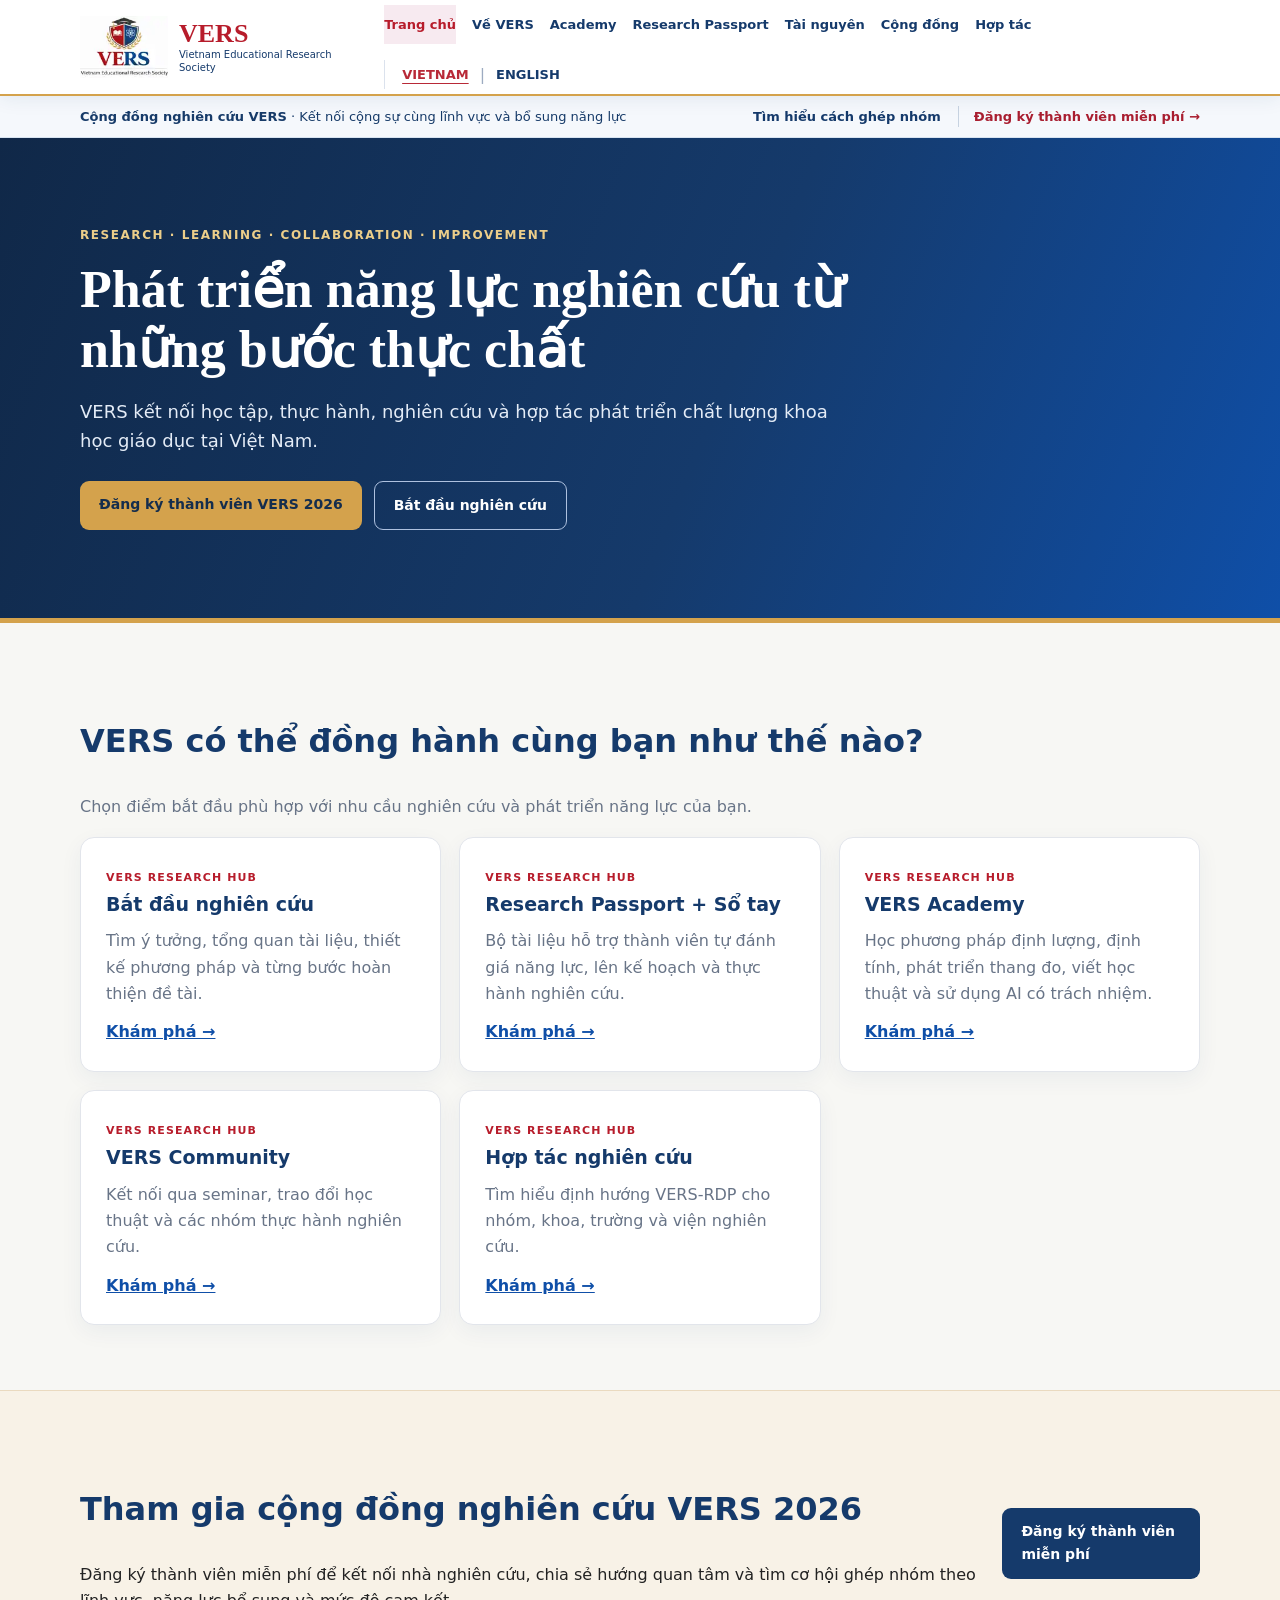
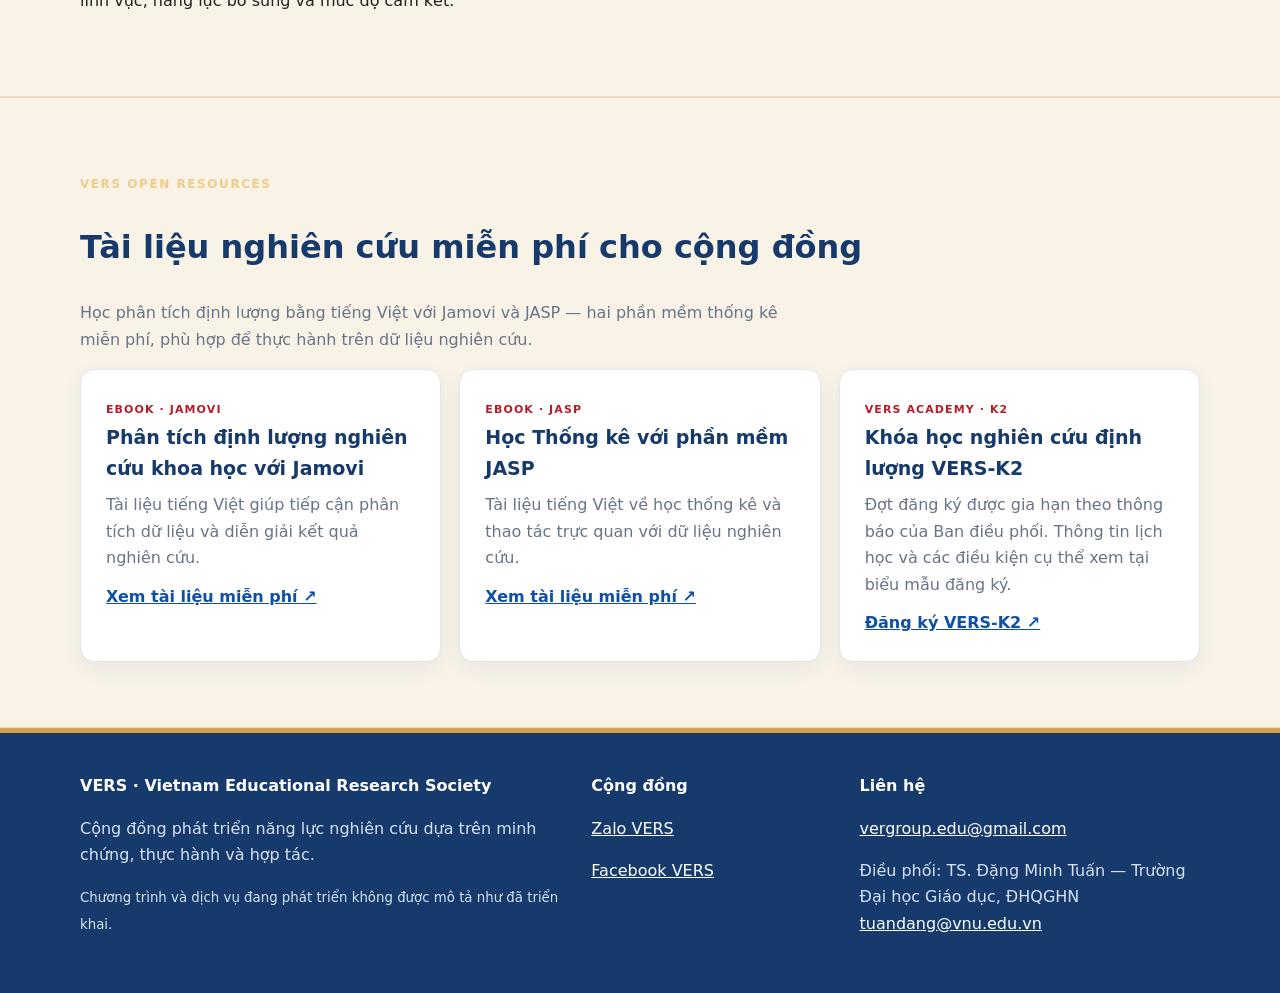
==== commit 3b6e47ad: "Use full VIETNAM and ENGLISH language labels" ====
--- a/index.html
+++ b/index.html
@@ -1 +1 @@
-<!doctype html><html lang="vi"><head><meta charset="utf-8"><meta name="viewport" content="width=device-width,initial-scale=1"><meta name="description" content="VERS kết nối học tập, thực hành, nghiên cứu và hợp tác phát triển chất lượng khoa học giáo dục tại Việt Nam."><meta name="theme-color" content="#142f58"><link rel="alternate" hreflang="vi" href="https://diavn.github.io/VERS/"><link rel="alternate" hreflang="en" href="https://diavn.github.io/VERS/en/"><title>Phát triển năng lực nghiên cứu từ những bước thực chất | VERS</title><link rel="stylesheet" href="./assets/style.css"><script defer src="./assets/site.js"></script></head><body><a class="skip" href="#content">Chuyển đến nội dung</a><header class="header"><div class="container nav-inner"><a class="brand" href="./"><img class="vers-official-logo" src="./assets/vers-official-logo.svg" alt="Official VERS logo" width="88" height="65"><span><strong>VERS</strong><small>Vietnam Educational Research Society</small></span></a><button type="button" class="menu-toggle" aria-expanded="false" aria-controls="main-menu">☰ Menu</button><nav class="navlinks" id="main-menu" aria-label="Điều hướng chính"><a href="./" class="active" aria-current="page">Trang chủ</a><a href="./about/">Về VERS</a><a href="./academy/">Academy</a><a href="./passport/">Research Passport</a><a href="./research/">Tài nguyên</a><a href="./community/">Cộng đồng</a><a href="./partnerships/">Hợp tác</a><span class="language-switch" aria-label="Ngôn ngữ"><a lang="vi" aria-current="page" href="./">VI</a><span aria-hidden="true">|</span><a lang="en" href="./en/">EN</a></span></nav></div></header><div class="vers-member-strip"><div class="container"><span><strong>Cộng đồng nghiên cứu VERS</strong> · Kết nối cộng sự cùng lĩnh vực và bổ sung năng lực</span><span><a href="./community/">Tìm hiểu cách ghép nhóm</a><a class="join-link" href="https://forms.gle/9dGQGPRuBtyxd9E9A" target="_blank" rel="noopener noreferrer">Đăng ký thành viên miễn phí →</a></span></div></div><main id="content"><section class="hero"><div class="container"><div class="eyebrow">Research · Learning · Collaboration · Improvement</div><h1>Phát triển năng lực nghiên cứu từ những bước thực chất</h1><p>VERS kết nối học tập, thực hành, nghiên cứu và hợp tác phát triển chất lượng khoa học giáo dục tại Việt Nam.</p><div class="actions"><a class="btn primary" target="_blank" rel="noopener noreferrer" href="https://forms.gle/9dGQGPRuBtyxd9E9A">Đăng ký thành viên VERS 2026</a><a class="btn light" href="./research/">Bắt đầu nghiên cứu</a></div></div></section><section class="section"><div class="container"><h2>VERS có thể đồng hành cùng bạn như thế nào?</h2><p class="section-lead">Chọn điểm bắt đầu phù hợp với nhu cầu nghiên cứu và phát triển năng lực của bạn.</p><div class="grid"><article class="card"><span class="kicker">VERS Research Hub</span><h3>Bắt đầu nghiên cứu</h3><p>Tìm ý tưởng, tổng quan tài liệu, thiết kế phương pháp và từng bước hoàn thiện đề tài.</p><a class="more" href="./research/">Khám phá →</a></article><article class="card"><span class="kicker">VERS Research Hub</span><h3>Research Passport + Sổ tay</h3><p>Bộ tài liệu hỗ trợ thành viên tự đánh giá năng lực, lên kế hoạch và thực hành nghiên cứu.</p><a class="more" href="./passport/">Khám phá →</a></article><article class="card"><span class="kicker">VERS Research Hub</span><h3>VERS Academy</h3><p>Học phương pháp định lượng, định tính, phát triển thang đo, viết học thuật và sử dụng AI có trách nhiệm.</p><a class="more" href="./academy/">Khám phá →</a></article><article class="card"><span class="kicker">VERS Research Hub</span><h3>VERS Community</h3><p>Kết nối qua seminar, trao đổi học thuật và các nhóm thực hành nghiên cứu.</p><a class="more" href="./community/">Khám phá →</a></article><article class="card"><span class="kicker">VERS Research Hub</span><h3>Hợp tác nghiên cứu</h3><p>Tìm hiểu định hướng VERS-RDP cho nhóm, khoa, trường và viện nghiên cứu.</p><a class="more" href="./partnerships/">Khám phá →</a></article></div></div></section><section class="section band"><div class="container callout"><div><h2>Tham gia cộng đồng nghiên cứu VERS 2026</h2><p>Đăng ký thành viên miễn phí để kết nối nhà nghiên cứu, chia sẻ hướng quan tâm và tìm cơ hội ghép nhóm theo lĩnh vực, năng lực bổ sung và mức độ cam kết.</p></div><a class="btn" href="https://forms.gle/9dGQGPRuBtyxd9E9A" target="_blank" rel="noopener noreferrer">Đăng ký thành viên miễn phí</a></div></section><section class="section band learning-feature"><div class="container"><p class="eyebrow">VERS OPEN RESOURCES</p><h2>Tài liệu nghiên cứu miễn phí cho cộng đồng</h2><p class="section-lead">Học phân tích định lượng bằng tiếng Việt với Jamovi và JASP — hai phần mềm thống kê miễn phí, phù hợp để thực hành trên dữ liệu nghiên cứu.</p><div class="grid"><article class="card resource-card"><span class="kicker">EBOOK · JAMOVI</span><h3>Phân tích định lượng nghiên cứu khoa học với Jamovi</h3><p>Tài liệu tiếng Việt giúp tiếp cận phân tích dữ liệu và diễn giải kết quả nghiên cứu.</p><a class="more" href="https://drive.google.com/file/d/1PDBoz-qCu8LpBYIbpfE1-n1H8hmjoBAO/view?usp=sharing" target="_blank" rel="noopener noreferrer">Xem tài liệu miễn phí ↗</a></article><article class="card resource-card"><span class="kicker">EBOOK · JASP</span><h3>Học Thống kê với phần mềm JASP</h3><p>Tài liệu tiếng Việt về học thống kê và thao tác trực quan với dữ liệu nghiên cứu.</p><a class="more" href="https://drive.google.com/file/d/1F89ra7NRNycYZCy2L96slNIA9dTaLKgm/view?usp=sharing" target="_blank" rel="noopener noreferrer">Xem tài liệu miễn phí ↗</a></article><article class="card course-card"><span class="kicker">VERS ACADEMY · K2</span><h3>Khóa học nghiên cứu định lượng VERS-K2</h3><p>Đợt đăng ký được gia hạn theo thông báo của Ban điều phối. Thông tin lịch học và các điều kiện cụ thể xem tại biểu mẫu đăng ký.</p><a class="more" href="https://forms.gle/J9TKKdzzce52gjyt8" target="_blank" rel="noopener noreferrer">Đăng ký VERS-K2 ↗</a></article></div></div></section></main><footer class="footer"><div class="container footer-grid"><div><strong>VERS · Vietnam Educational Research Society</strong><p>Cộng đồng phát triển năng lực nghiên cứu dựa trên minh chứng, thực hành và hợp tác.</p><small>Chương trình và dịch vụ đang phát triển không được mô tả như đã triển khai.</small></div><div><strong>Cộng đồng</strong><p><a href="https://zalo.me/g/brmxba311">Zalo VERS</a></p><p><a href="https://www.facebook.com/groups/verg.edu">Facebook VERS</a></p></div><div><strong>Liên hệ</strong><p><a href="mailto:vergroup.edu@gmail.com">vergroup.edu@gmail.com</a></p><p>Điều phối: TS. Đặng Minh Tuấn — Trường Đại học Giáo dục, ĐHQGHN<br><a href="mailto:tuandang@vnu.edu.vn">tuandang@vnu.edu.vn</a></p></div></div></footer></body></html>+<!doctype html><html lang="vi"><head><meta charset="utf-8"><meta name="viewport" content="width=device-width,initial-scale=1"><meta name="description" content="VERS kết nối học tập, thực hành, nghiên cứu và hợp tác phát triển chất lượng khoa học giáo dục tại Việt Nam."><meta name="theme-color" content="#142f58"><link rel="alternate" hreflang="vi" href="https://diavn.github.io/VERS/"><link rel="alternate" hreflang="en" href="https://diavn.github.io/VERS/en/"><title>Phát triển năng lực nghiên cứu từ những bước thực chất | VERS</title><link rel="stylesheet" href="./assets/style.css"><script defer src="./assets/site.js"></script></head><body><a class="skip" href="#content">Chuyển đến nội dung</a><header class="header"><div class="container nav-inner"><a class="brand" href="./"><img class="vers-official-logo" src="./assets/vers-official-logo.svg" alt="Official VERS logo" width="88" height="65"><span><strong>VERS</strong><small>Vietnam Educational Research Society</small></span></a><button type="button" class="menu-toggle" aria-expanded="false" aria-controls="main-menu">☰ Menu</button><nav class="navlinks" id="main-menu" aria-label="Điều hướng chính"><a href="./" class="active" aria-current="page">Trang chủ</a><a href="./about/">Về VERS</a><a href="./academy/">Academy</a><a href="./passport/">Research Passport</a><a href="./research/">Tài nguyên</a><a href="./community/">Cộng đồng</a><a href="./partnerships/">Hợp tác</a><span class="language-switch" aria-label="Ngôn ngữ"><a lang="vi" aria-current="page" href="./">VIETNAM</a><span aria-hidden="true">|</span><a lang="en" href="./en/">ENGLISH</a></span></nav></div></header><div class="vers-member-strip"><div class="container"><span><strong>Cộng đồng nghiên cứu VERS</strong> · Kết nối cộng sự cùng lĩnh vực và bổ sung năng lực</span><span><a href="./community/">Tìm hiểu cách ghép nhóm</a><a class="join-link" href="https://forms.gle/9dGQGPRuBtyxd9E9A" target="_blank" rel="noopener noreferrer">Đăng ký thành viên miễn phí →</a></span></div></div><main id="content"><section class="hero"><div class="container"><div class="eyebrow">Research · Learning · Collaboration · Improvement</div><h1>Phát triển năng lực nghiên cứu từ những bước thực chất</h1><p>VERS kết nối học tập, thực hành, nghiên cứu và hợp tác phát triển chất lượng khoa học giáo dục tại Việt Nam.</p><div class="actions"><a class="btn primary" target="_blank" rel="noopener noreferrer" href="https://forms.gle/9dGQGPRuBtyxd9E9A">Đăng ký thành viên VERS 2026</a><a class="btn light" href="./research/">Bắt đầu nghiên cứu</a></div></div></section><section class="section"><div class="container"><h2>VERS có thể đồng hành cùng bạn như thế nào?</h2><p class="section-lead">Chọn điểm bắt đầu phù hợp với nhu cầu nghiên cứu và phát triển năng lực của bạn.</p><div class="grid"><article class="card"><span class="kicker">VERS Research Hub</span><h3>Bắt đầu nghiên cứu</h3><p>Tìm ý tưởng, tổng quan tài liệu, thiết kế phương pháp và từng bước hoàn thiện đề tài.</p><a class="more" href="./research/">Khám phá →</a></article><article class="card"><span class="kicker">VERS Research Hub</span><h3>Research Passport + Sổ tay</h3><p>Bộ tài liệu hỗ trợ thành viên tự đánh giá năng lực, lên kế hoạch và thực hành nghiên cứu.</p><a class="more" href="./passport/">Khám phá →</a></article><article class="card"><span class="kicker">VERS Research Hub</span><h3>VERS Academy</h3><p>Học phương pháp định lượng, định tính, phát triển thang đo, viết học thuật và sử dụng AI có trách nhiệm.</p><a class="more" href="./academy/">Khám phá →</a></article><article class="card"><span class="kicker">VERS Research Hub</span><h3>VERS Community</h3><p>Kết nối qua seminar, trao đổi học thuật và các nhóm thực hành nghiên cứu.</p><a class="more" href="./community/">Khám phá →</a></article><article class="card"><span class="kicker">VERS Research Hub</span><h3>Hợp tác nghiên cứu</h3><p>Tìm hiểu định hướng VERS-RDP cho nhóm, khoa, trường và viện nghiên cứu.</p><a class="more" href="./partnerships/">Khám phá →</a></article></div></div></section><section class="section band"><div class="container callout"><div><h2>Tham gia cộng đồng nghiên cứu VERS 2026</h2><p>Đăng ký thành viên miễn phí để kết nối nhà nghiên cứu, chia sẻ hướng quan tâm và tìm cơ hội ghép nhóm theo lĩnh vực, năng lực bổ sung và mức độ cam kết.</p></div><a class="btn" href="https://forms.gle/9dGQGPRuBtyxd9E9A" target="_blank" rel="noopener noreferrer">Đăng ký thành viên miễn phí</a></div></section><section class="section band learning-feature"><div class="container"><p class="eyebrow">VERS OPEN RESOURCES</p><h2>Tài liệu nghiên cứu miễn phí cho cộng đồng</h2><p class="section-lead">Học phân tích định lượng bằng tiếng Việt với Jamovi và JASP — hai phần mềm thống kê miễn phí, phù hợp để thực hành trên dữ liệu nghiên cứu.</p><div class="grid"><article class="card resource-card"><span class="kicker">EBOOK · JAMOVI</span><h3>Phân tích định lượng nghiên cứu khoa học với Jamovi</h3><p>Tài liệu tiếng Việt giúp tiếp cận phân tích dữ liệu và diễn giải kết quả nghiên cứu.</p><a class="more" href="https://drive.google.com/file/d/1PDBoz-qCu8LpBYIbpfE1-n1H8hmjoBAO/view?usp=sharing" target="_blank" rel="noopener noreferrer">Xem tài liệu miễn phí ↗</a></article><article class="card resource-card"><span class="kicker">EBOOK · JASP</span><h3>Học Thống kê với phần mềm JASP</h3><p>Tài liệu tiếng Việt về học thống kê và thao tác trực quan với dữ liệu nghiên cứu.</p><a class="more" href="https://drive.google.com/file/d/1F89ra7NRNycYZCy2L96slNIA9dTaLKgm/view?usp=sharing" target="_blank" rel="noopener noreferrer">Xem tài liệu miễn phí ↗</a></article><article class="card course-card"><span class="kicker">VERS ACADEMY · K2</span><h3>Khóa học nghiên cứu định lượng VERS-K2</h3><p>Đợt đăng ký được gia hạn theo thông báo của Ban điều phối. Thông tin lịch học và các điều kiện cụ thể xem tại biểu mẫu đăng ký.</p><a class="more" href="https://forms.gle/J9TKKdzzce52gjyt8" target="_blank" rel="noopener noreferrer">Đăng ký VERS-K2 ↗</a></article></div></div></section></main><footer class="footer"><div class="container footer-grid"><div><strong>VERS · Vietnam Educational Research Society</strong><p>Cộng đồng phát triển năng lực nghiên cứu dựa trên minh chứng, thực hành và hợp tác.</p><small>Chương trình và dịch vụ đang phát triển không được mô tả như đã triển khai.</small></div><div><strong>Cộng đồng</strong><p><a href="https://zalo.me/g/brmxba311">Zalo VERS</a></p><p><a href="https://www.facebook.com/groups/verg.edu">Facebook VERS</a></p></div><div><strong>Liên hệ</strong><p><a href="mailto:vergroup.edu@gmail.com">vergroup.edu@gmail.com</a></p><p>Điều phối: TS. Đặng Minh Tuấn — Trường Đại học Giáo dục, ĐHQGHN<br><a href="mailto:tuandang@vnu.edu.vn">tuandang@vnu.edu.vn</a></p></div></div></footer></body></html>
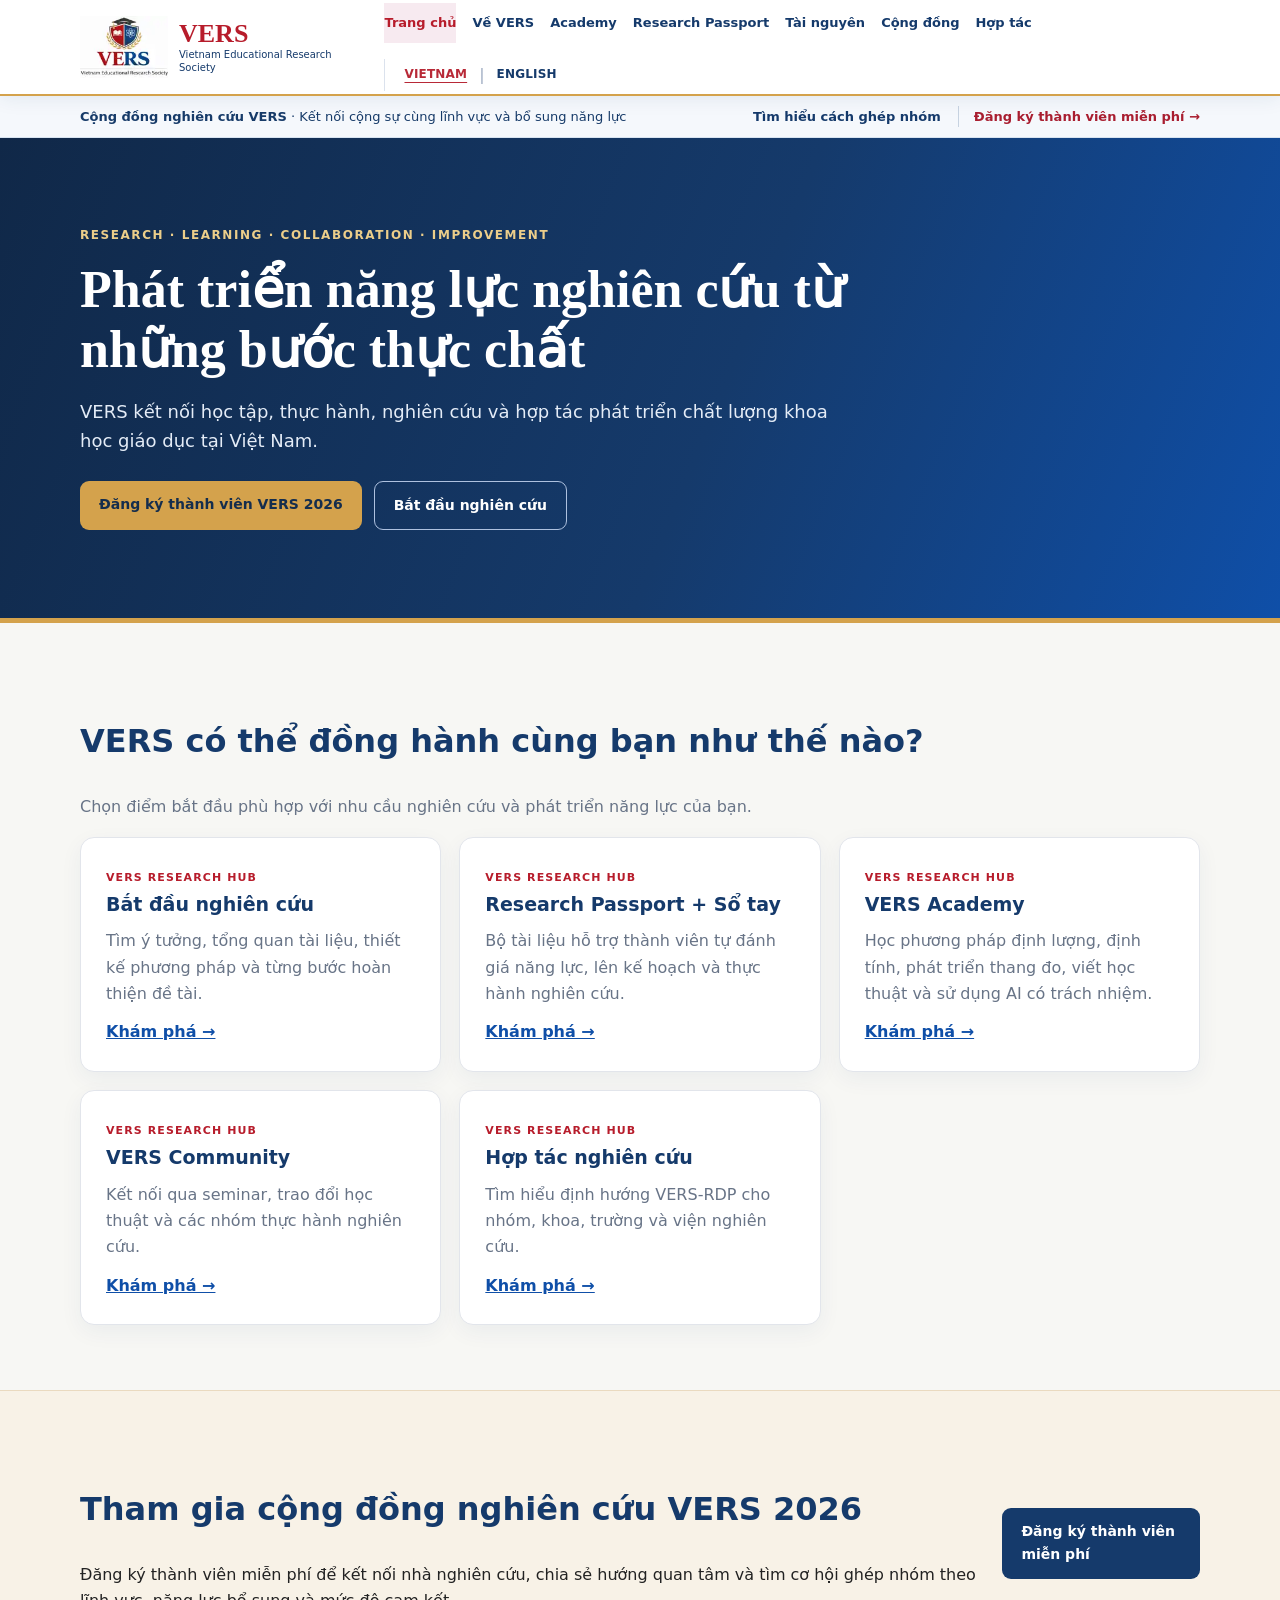
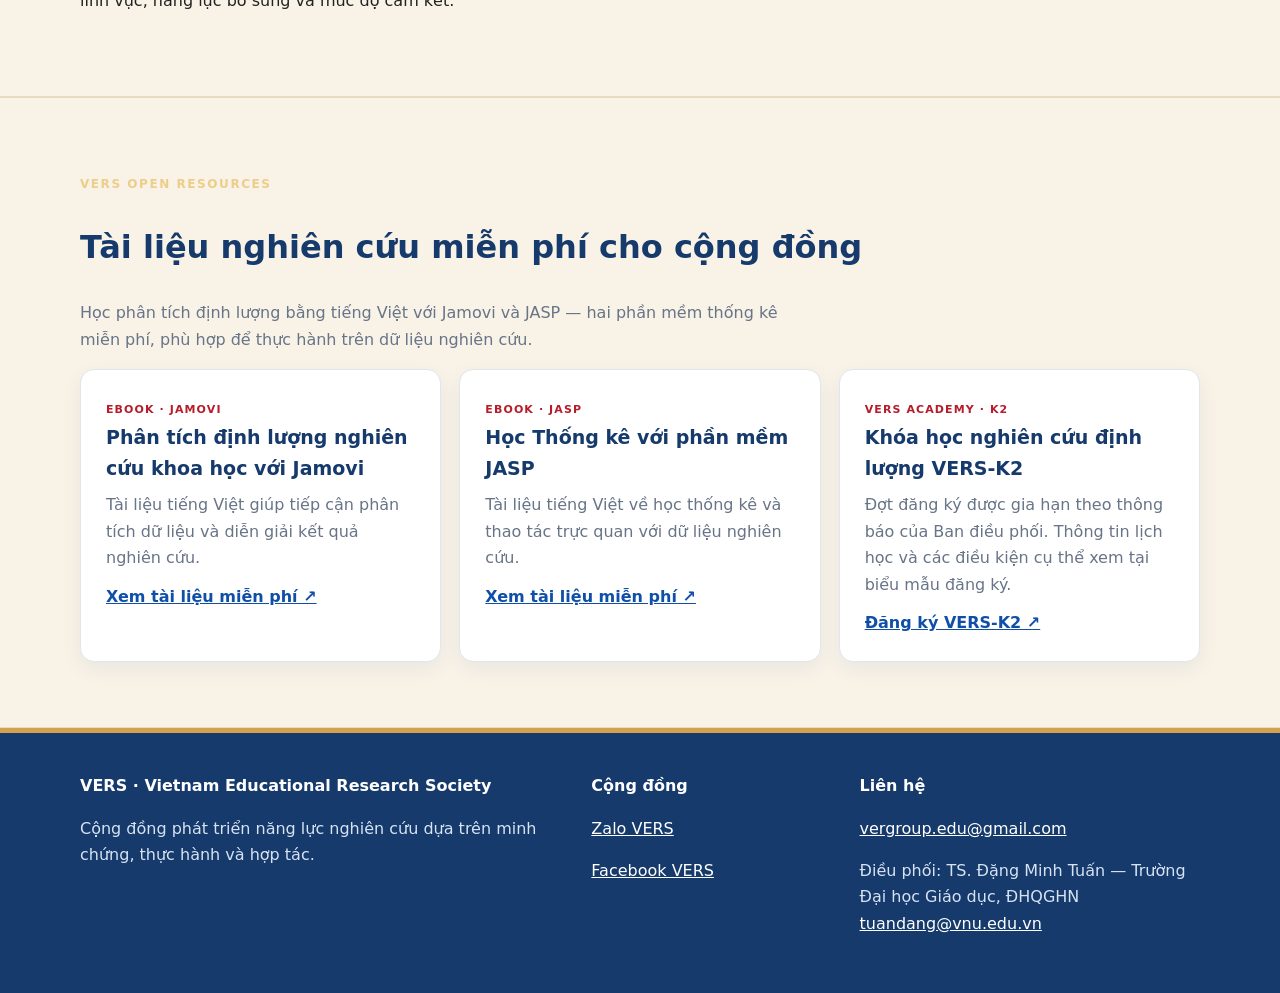
==== commit 0397a468: "Remove requested footer sentence from Vietnamese pages" ====
--- a/index.html
+++ b/index.html
@@ -1 +1 @@
-<!doctype html><html lang="vi"><head><meta charset="utf-8"><meta name="viewport" content="width=device-width,initial-scale=1"><meta name="description" content="VERS kết nối học tập, thực hành, nghiên cứu và hợp tác phát triển chất lượng khoa học giáo dục tại Việt Nam."><meta name="theme-color" content="#142f58"><link rel="alternate" hreflang="vi" href="https://diavn.github.io/VERS/"><link rel="alternate" hreflang="en" href="https://diavn.github.io/VERS/en/"><title>Phát triển năng lực nghiên cứu từ những bước thực chất | VERS</title><link rel="stylesheet" href="./assets/style.css"><script defer src="./assets/site.js"></script></head><body><a class="skip" href="#content">Chuyển đến nội dung</a><header class="header"><div class="container nav-inner"><a class="brand" href="./"><img class="vers-official-logo" src="./assets/vers-official-logo.svg" alt="Official VERS logo" width="88" height="65"><span><strong>VERS</strong><small>Vietnam Educational Research Society</small></span></a><button type="button" class="menu-toggle" aria-expanded="false" aria-controls="main-menu">☰ Menu</button><nav class="navlinks" id="main-menu" aria-label="Điều hướng chính"><a href="./" class="active" aria-current="page">Trang chủ</a><a href="./about/">Về VERS</a><a href="./academy/">Academy</a><a href="./passport/">Research Passport</a><a href="./research/">Tài nguyên</a><a href="./community/">Cộng đồng</a><a href="./partnerships/">Hợp tác</a><span class="language-switch" aria-label="Ngôn ngữ"><a lang="vi" aria-current="page" href="./">VIETNAM</a><span aria-hidden="true">|</span><a lang="en" href="./en/">ENGLISH</a></span></nav></div></header><div class="vers-member-strip"><div class="container"><span><strong>Cộng đồng nghiên cứu VERS</strong> · Kết nối cộng sự cùng lĩnh vực và bổ sung năng lực</span><span><a href="./community/">Tìm hiểu cách ghép nhóm</a><a class="join-link" href="https://forms.gle/9dGQGPRuBtyxd9E9A" target="_blank" rel="noopener noreferrer">Đăng ký thành viên miễn phí →</a></span></div></div><main id="content"><section class="hero"><div class="container"><div class="eyebrow">Research · Learning · Collaboration · Improvement</div><h1>Phát triển năng lực nghiên cứu từ những bước thực chất</h1><p>VERS kết nối học tập, thực hành, nghiên cứu và hợp tác phát triển chất lượng khoa học giáo dục tại Việt Nam.</p><div class="actions"><a class="btn primary" target="_blank" rel="noopener noreferrer" href="https://forms.gle/9dGQGPRuBtyxd9E9A">Đăng ký thành viên VERS 2026</a><a class="btn light" href="./research/">Bắt đầu nghiên cứu</a></div></div></section><section class="section"><div class="container"><h2>VERS có thể đồng hành cùng bạn như thế nào?</h2><p class="section-lead">Chọn điểm bắt đầu phù hợp với nhu cầu nghiên cứu và phát triển năng lực của bạn.</p><div class="grid"><article class="card"><span class="kicker">VERS Research Hub</span><h3>Bắt đầu nghiên cứu</h3><p>Tìm ý tưởng, tổng quan tài liệu, thiết kế phương pháp và từng bước hoàn thiện đề tài.</p><a class="more" href="./research/">Khám phá →</a></article><article class="card"><span class="kicker">VERS Research Hub</span><h3>Research Passport + Sổ tay</h3><p>Bộ tài liệu hỗ trợ thành viên tự đánh giá năng lực, lên kế hoạch và thực hành nghiên cứu.</p><a class="more" href="./passport/">Khám phá →</a></article><article class="card"><span class="kicker">VERS Research Hub</span><h3>VERS Academy</h3><p>Học phương pháp định lượng, định tính, phát triển thang đo, viết học thuật và sử dụng AI có trách nhiệm.</p><a class="more" href="./academy/">Khám phá →</a></article><article class="card"><span class="kicker">VERS Research Hub</span><h3>VERS Community</h3><p>Kết nối qua seminar, trao đổi học thuật và các nhóm thực hành nghiên cứu.</p><a class="more" href="./community/">Khám phá →</a></article><article class="card"><span class="kicker">VERS Research Hub</span><h3>Hợp tác nghiên cứu</h3><p>Tìm hiểu định hướng VERS-RDP cho nhóm, khoa, trường và viện nghiên cứu.</p><a class="more" href="./partnerships/">Khám phá →</a></article></div></div></section><section class="section band"><div class="container callout"><div><h2>Tham gia cộng đồng nghiên cứu VERS 2026</h2><p>Đăng ký thành viên miễn phí để kết nối nhà nghiên cứu, chia sẻ hướng quan tâm và tìm cơ hội ghép nhóm theo lĩnh vực, năng lực bổ sung và mức độ cam kết.</p></div><a class="btn" href="https://forms.gle/9dGQGPRuBtyxd9E9A" target="_blank" rel="noopener noreferrer">Đăng ký thành viên miễn phí</a></div></section><section class="section band learning-feature"><div class="container"><p class="eyebrow">VERS OPEN RESOURCES</p><h2>Tài liệu nghiên cứu miễn phí cho cộng đồng</h2><p class="section-lead">Học phân tích định lượng bằng tiếng Việt với Jamovi và JASP — hai phần mềm thống kê miễn phí, phù hợp để thực hành trên dữ liệu nghiên cứu.</p><div class="grid"><article class="card resource-card"><span class="kicker">EBOOK · JAMOVI</span><h3>Phân tích định lượng nghiên cứu khoa học với Jamovi</h3><p>Tài liệu tiếng Việt giúp tiếp cận phân tích dữ liệu và diễn giải kết quả nghiên cứu.</p><a class="more" href="https://drive.google.com/file/d/1PDBoz-qCu8LpBYIbpfE1-n1H8hmjoBAO/view?usp=sharing" target="_blank" rel="noopener noreferrer">Xem tài liệu miễn phí ↗</a></article><article class="card resource-card"><span class="kicker">EBOOK · JASP</span><h3>Học Thống kê với phần mềm JASP</h3><p>Tài liệu tiếng Việt về học thống kê và thao tác trực quan với dữ liệu nghiên cứu.</p><a class="more" href="https://drive.google.com/file/d/1F89ra7NRNycYZCy2L96slNIA9dTaLKgm/view?usp=sharing" target="_blank" rel="noopener noreferrer">Xem tài liệu miễn phí ↗</a></article><article class="card course-card"><span class="kicker">VERS ACADEMY · K2</span><h3>Khóa học nghiên cứu định lượng VERS-K2</h3><p>Đợt đăng ký được gia hạn theo thông báo của Ban điều phối. Thông tin lịch học và các điều kiện cụ thể xem tại biểu mẫu đăng ký.</p><a class="more" href="https://forms.gle/J9TKKdzzce52gjyt8" target="_blank" rel="noopener noreferrer">Đăng ký VERS-K2 ↗</a></article></div></div></section></main><footer class="footer"><div class="container footer-grid"><div><strong>VERS · Vietnam Educational Research Society</strong><p>Cộng đồng phát triển năng lực nghiên cứu dựa trên minh chứng, thực hành và hợp tác.</p><small>Chương trình và dịch vụ đang phát triển không được mô tả như đã triển khai.</small></div><div><strong>Cộng đồng</strong><p><a href="https://zalo.me/g/brmxba311">Zalo VERS</a></p><p><a href="https://www.facebook.com/groups/verg.edu">Facebook VERS</a></p></div><div><strong>Liên hệ</strong><p><a href="mailto:vergroup.edu@gmail.com">vergroup.edu@gmail.com</a></p><p>Điều phối: TS. Đặng Minh Tuấn — Trường Đại học Giáo dục, ĐHQGHN<br><a href="mailto:tuandang@vnu.edu.vn">tuandang@vnu.edu.vn</a></p></div></div></footer></body></html>+<!doctype html><html lang="vi"><head><meta charset="utf-8"><meta name="viewport" content="width=device-width,initial-scale=1"><meta name="description" content="VERS kết nối học tập, thực hành, nghiên cứu và hợp tác phát triển chất lượng khoa học giáo dục tại Việt Nam."><meta name="theme-color" content="#142f58"><link rel="alternate" hreflang="vi" href="https://diavn.github.io/VERS/"><link rel="alternate" hreflang="en" href="https://diavn.github.io/VERS/en/"><title>Phát triển năng lực nghiên cứu từ những bước thực chất | VERS</title><link rel="stylesheet" href="./assets/style.css"><script defer src="./assets/site.js"></script></head><body><a class="skip" href="#content">Chuyển đến nội dung</a><header class="header"><div class="container nav-inner"><a class="brand" href="./"><img class="vers-official-logo" src="./assets/vers-official-logo.svg" alt="Official VERS logo" width="88" height="65"><span><strong>VERS</strong><small>Vietnam Educational Research Society</small></span></a><button type="button" class="menu-toggle" aria-expanded="false" aria-controls="main-menu">☰ Menu</button><nav class="navlinks" id="main-menu" aria-label="Điều hướng chính"><a href="./" class="active" aria-current="page">Trang chủ</a><a href="./about/">Về VERS</a><a href="./academy/">Academy</a><a href="./passport/">Research Passport</a><a href="./research/">Tài nguyên</a><a href="./community/">Cộng đồng</a><a href="./partnerships/">Hợp tác</a><span class="language-switch" aria-label="Ngôn ngữ"><a lang="vi" aria-current="page" href="./">VIETNAM</a><span aria-hidden="true">|</span><a lang="en" href="./en/">ENGLISH</a></span></nav></div></header><div class="vers-member-strip"><div class="container"><span><strong>Cộng đồng nghiên cứu VERS</strong> · Kết nối cộng sự cùng lĩnh vực và bổ sung năng lực</span><span><a href="./community/">Tìm hiểu cách ghép nhóm</a><a class="join-link" href="https://forms.gle/9dGQGPRuBtyxd9E9A" target="_blank" rel="noopener noreferrer">Đăng ký thành viên miễn phí →</a></span></div></div><main id="content"><section class="hero"><div class="container"><div class="eyebrow">Research · Learning · Collaboration · Improvement</div><h1>Phát triển năng lực nghiên cứu từ những bước thực chất</h1><p>VERS kết nối học tập, thực hành, nghiên cứu và hợp tác phát triển chất lượng khoa học giáo dục tại Việt Nam.</p><div class="actions"><a class="btn primary" target="_blank" rel="noopener noreferrer" href="https://forms.gle/9dGQGPRuBtyxd9E9A">Đăng ký thành viên VERS 2026</a><a class="btn light" href="./research/">Bắt đầu nghiên cứu</a></div></div></section><section class="section"><div class="container"><h2>VERS có thể đồng hành cùng bạn như thế nào?</h2><p class="section-lead">Chọn điểm bắt đầu phù hợp với nhu cầu nghiên cứu và phát triển năng lực của bạn.</p><div class="grid"><article class="card"><span class="kicker">VERS Research Hub</span><h3>Bắt đầu nghiên cứu</h3><p>Tìm ý tưởng, tổng quan tài liệu, thiết kế phương pháp và từng bước hoàn thiện đề tài.</p><a class="more" href="./research/">Khám phá →</a></article><article class="card"><span class="kicker">VERS Research Hub</span><h3>Research Passport + Sổ tay</h3><p>Bộ tài liệu hỗ trợ thành viên tự đánh giá năng lực, lên kế hoạch và thực hành nghiên cứu.</p><a class="more" href="./passport/">Khám phá →</a></article><article class="card"><span class="kicker">VERS Research Hub</span><h3>VERS Academy</h3><p>Học phương pháp định lượng, định tính, phát triển thang đo, viết học thuật và sử dụng AI có trách nhiệm.</p><a class="more" href="./academy/">Khám phá →</a></article><article class="card"><span class="kicker">VERS Research Hub</span><h3>VERS Community</h3><p>Kết nối qua seminar, trao đổi học thuật và các nhóm thực hành nghiên cứu.</p><a class="more" href="./community/">Khám phá →</a></article><article class="card"><span class="kicker">VERS Research Hub</span><h3>Hợp tác nghiên cứu</h3><p>Tìm hiểu định hướng VERS-RDP cho nhóm, khoa, trường và viện nghiên cứu.</p><a class="more" href="./partnerships/">Khám phá →</a></article></div></div></section><section class="section band"><div class="container callout"><div><h2>Tham gia cộng đồng nghiên cứu VERS 2026</h2><p>Đăng ký thành viên miễn phí để kết nối nhà nghiên cứu, chia sẻ hướng quan tâm và tìm cơ hội ghép nhóm theo lĩnh vực, năng lực bổ sung và mức độ cam kết.</p></div><a class="btn" href="https://forms.gle/9dGQGPRuBtyxd9E9A" target="_blank" rel="noopener noreferrer">Đăng ký thành viên miễn phí</a></div></section><section class="section band learning-feature"><div class="container"><p class="eyebrow">VERS OPEN RESOURCES</p><h2>Tài liệu nghiên cứu miễn phí cho cộng đồng</h2><p class="section-lead">Học phân tích định lượng bằng tiếng Việt với Jamovi và JASP — hai phần mềm thống kê miễn phí, phù hợp để thực hành trên dữ liệu nghiên cứu.</p><div class="grid"><article class="card resource-card"><span class="kicker">EBOOK · JAMOVI</span><h3>Phân tích định lượng nghiên cứu khoa học với Jamovi</h3><p>Tài liệu tiếng Việt giúp tiếp cận phân tích dữ liệu và diễn giải kết quả nghiên cứu.</p><a class="more" href="https://drive.google.com/file/d/1PDBoz-qCu8LpBYIbpfE1-n1H8hmjoBAO/view?usp=sharing" target="_blank" rel="noopener noreferrer">Xem tài liệu miễn phí ↗</a></article><article class="card resource-card"><span class="kicker">EBOOK · JASP</span><h3>Học Thống kê với phần mềm JASP</h3><p>Tài liệu tiếng Việt về học thống kê và thao tác trực quan với dữ liệu nghiên cứu.</p><a class="more" href="https://drive.google.com/file/d/1F89ra7NRNycYZCy2L96slNIA9dTaLKgm/view?usp=sharing" target="_blank" rel="noopener noreferrer">Xem tài liệu miễn phí ↗</a></article><article class="card course-card"><span class="kicker">VERS ACADEMY · K2</span><h3>Khóa học nghiên cứu định lượng VERS-K2</h3><p>Đợt đăng ký được gia hạn theo thông báo của Ban điều phối. Thông tin lịch học và các điều kiện cụ thể xem tại biểu mẫu đăng ký.</p><a class="more" href="https://forms.gle/J9TKKdzzce52gjyt8" target="_blank" rel="noopener noreferrer">Đăng ký VERS-K2 ↗</a></article></div></div></section></main><footer class="footer"><div class="container footer-grid"><div><strong>VERS · Vietnam Educational Research Society</strong><p>Cộng đồng phát triển năng lực nghiên cứu dựa trên minh chứng, thực hành và hợp tác.</p><small></small></div><div><strong>Cộng đồng</strong><p><a href="https://zalo.me/g/brmxba311">Zalo VERS</a></p><p><a href="https://www.facebook.com/groups/verg.edu">Facebook VERS</a></p></div><div><strong>Liên hệ</strong><p><a href="mailto:vergroup.edu@gmail.com">vergroup.edu@gmail.com</a></p><p>Điều phối: TS. Đặng Minh Tuấn — Trường Đại học Giáo dục, ĐHQGHN<br><a href="mailto:tuandang@vnu.edu.vn">tuandang@vnu.edu.vn</a></p></div></div></footer></body></html>
--- a/assets/style.css
+++ b/assets/style.css
@@ -38,3 +38,8 @@
 
 /* VERS Research Membership 2026 */
 .vers-member-strip{background:#f5f8fc;border-bottom:1px solid #d8e4f1;font-size:13px;color:#173b69}.vers-member-strip>.container{display:flex;align-items:center;justify-content:space-between;gap:14px;padding-top:10px;padding-bottom:10px}.vers-member-strip .container>span:last-child{display:flex;align-items:center;gap:17px;flex-wrap:wrap}.vers-member-strip a{color:#153a6b;font-weight:700;text-decoration:none}.vers-member-strip a:hover{text-decoration:underline}.vers-member-strip .join-link{color:#a91e30;border-left:1px solid #c7d3e1;padding-left:15px}.passport-detail ol{padding-left:20px}.passport-detail li{margin-bottom:6px}@media(max-width:800px){.vers-member-strip>.container{align-items:flex-start;flex-direction:column;gap:7px}.vers-member-strip .container>span:last-child{gap:12px}}
+
+/* Expanded language labels and coordination team profiles */
+.language-switch{flex-shrink:0;gap:6px}.language-switch a{font-size:12px!important;letter-spacing:.015em;padding:6px!important}.team-grid{grid-template-columns:repeat(2,minmax(0,1fr))}.team-card{display:flex;align-items:flex-start;gap:18px}.team-card h3{margin:4px 0 10px}.team-card p{line-height:1.6}.team-avatar{flex:0 0 70px;height:70px;border-radius:18px;background:linear-gradient(145deg,#153a6b,#b71c2b);color:#fff;display:flex;align-items:center;justify-content:center;font-size:21px;font-weight:800}.team-card .kicker{color:#ae2334}.team-card strong{color:#173b69}@media(max-width:850px){.team-grid{grid-template-columns:1fr}}@media(max-width:580px){.team-card{flex-direction:column}.language-switch{gap:3px}}
+
+.team-portrait{position:relative;flex:0 0 84px;width:84px;height:84px;border-radius:16px;overflow:hidden}.team-portrait img{position:absolute;inset:0;width:100%;height:100%;object-fit:cover;z-index:2}.team-portrait img[hidden]{display:none}.team-portrait .team-avatar{width:100%;height:100%;border-radius:0;flex:auto}.team-portrait img:not([hidden])+.team-avatar{visibility:hidden}
